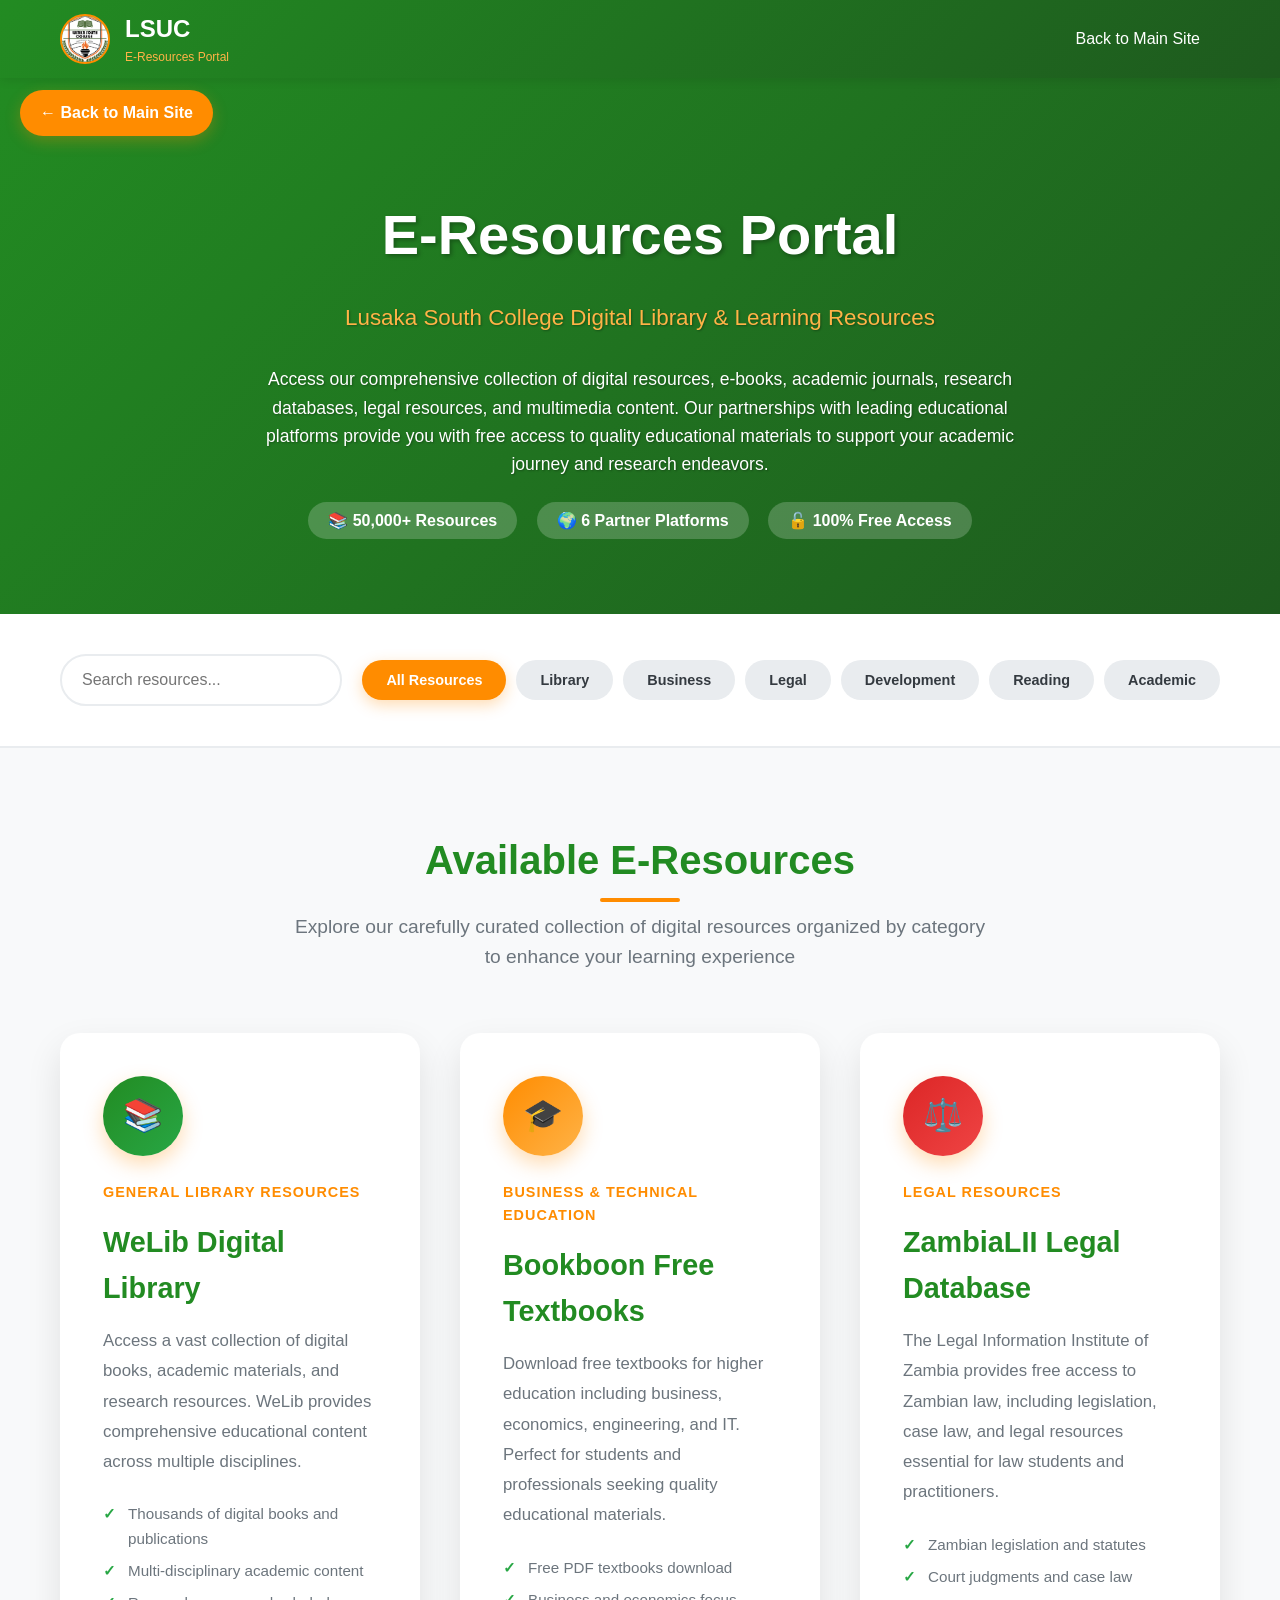
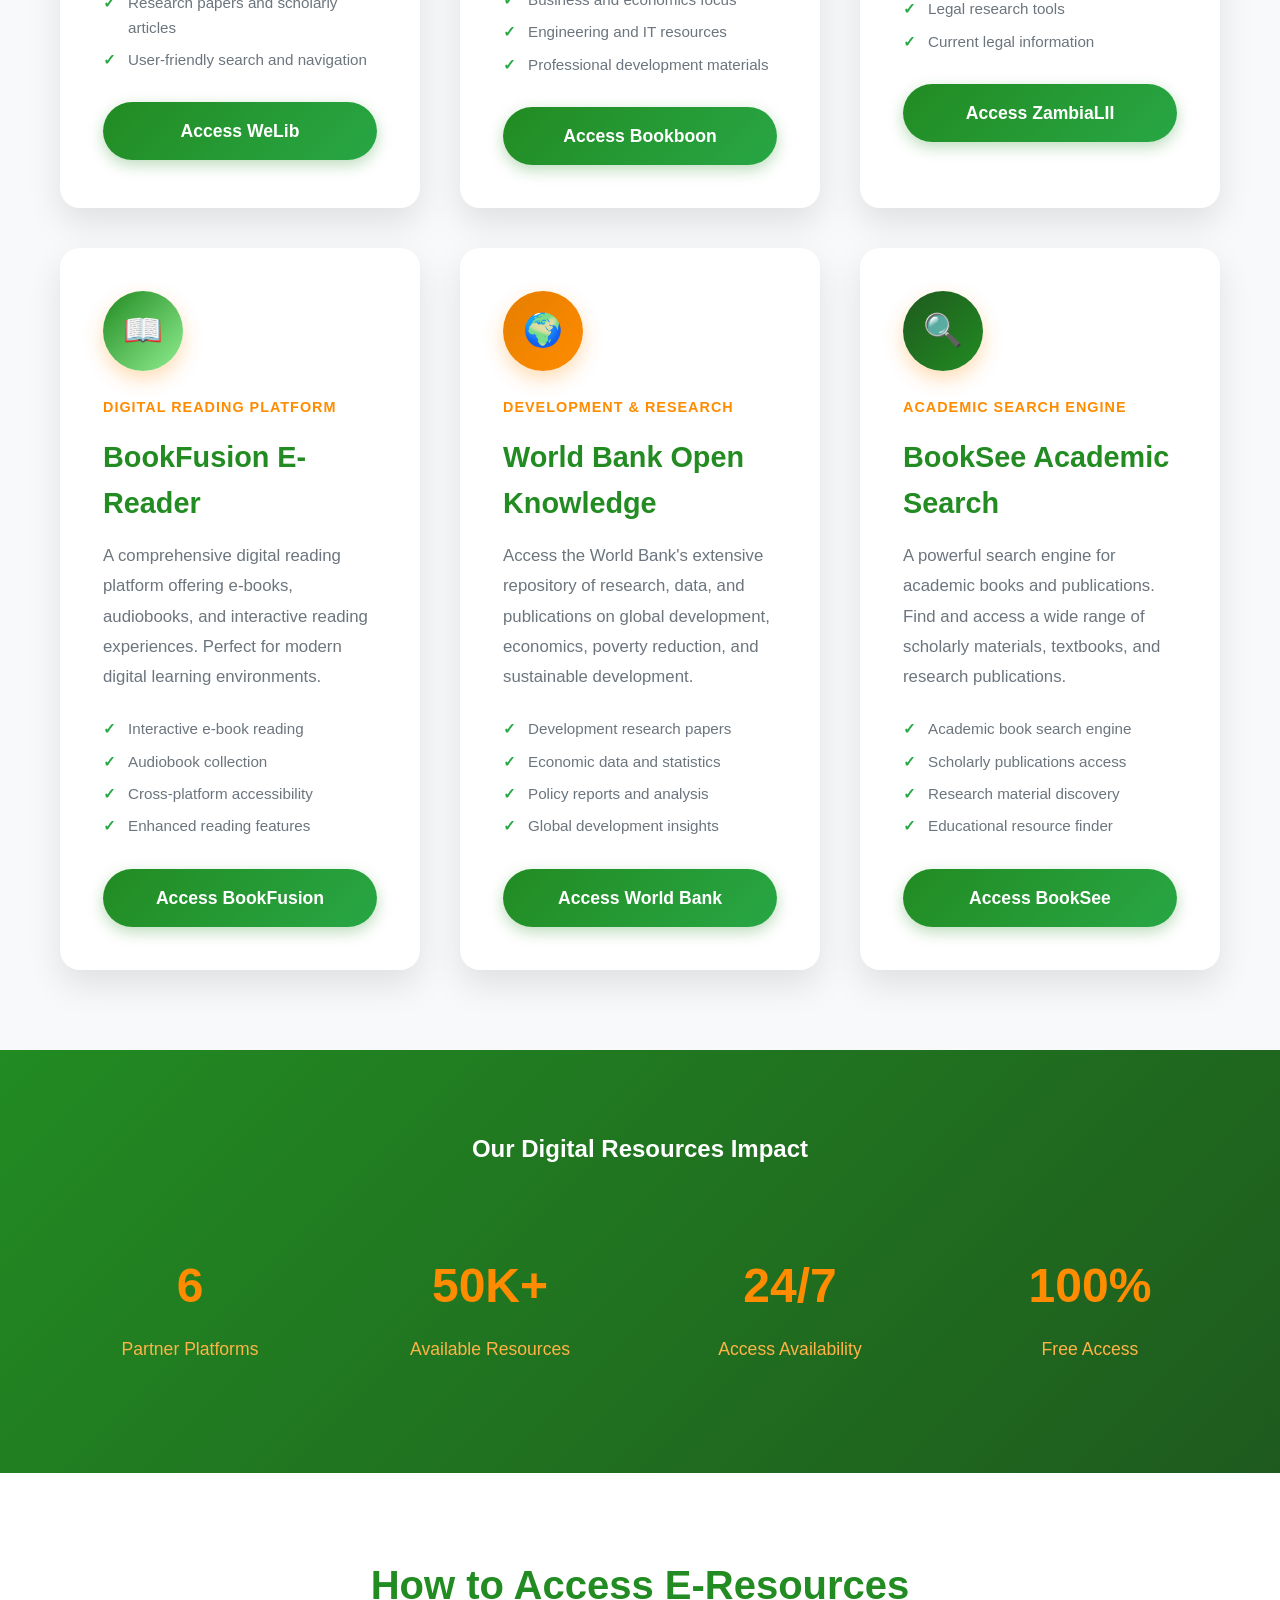
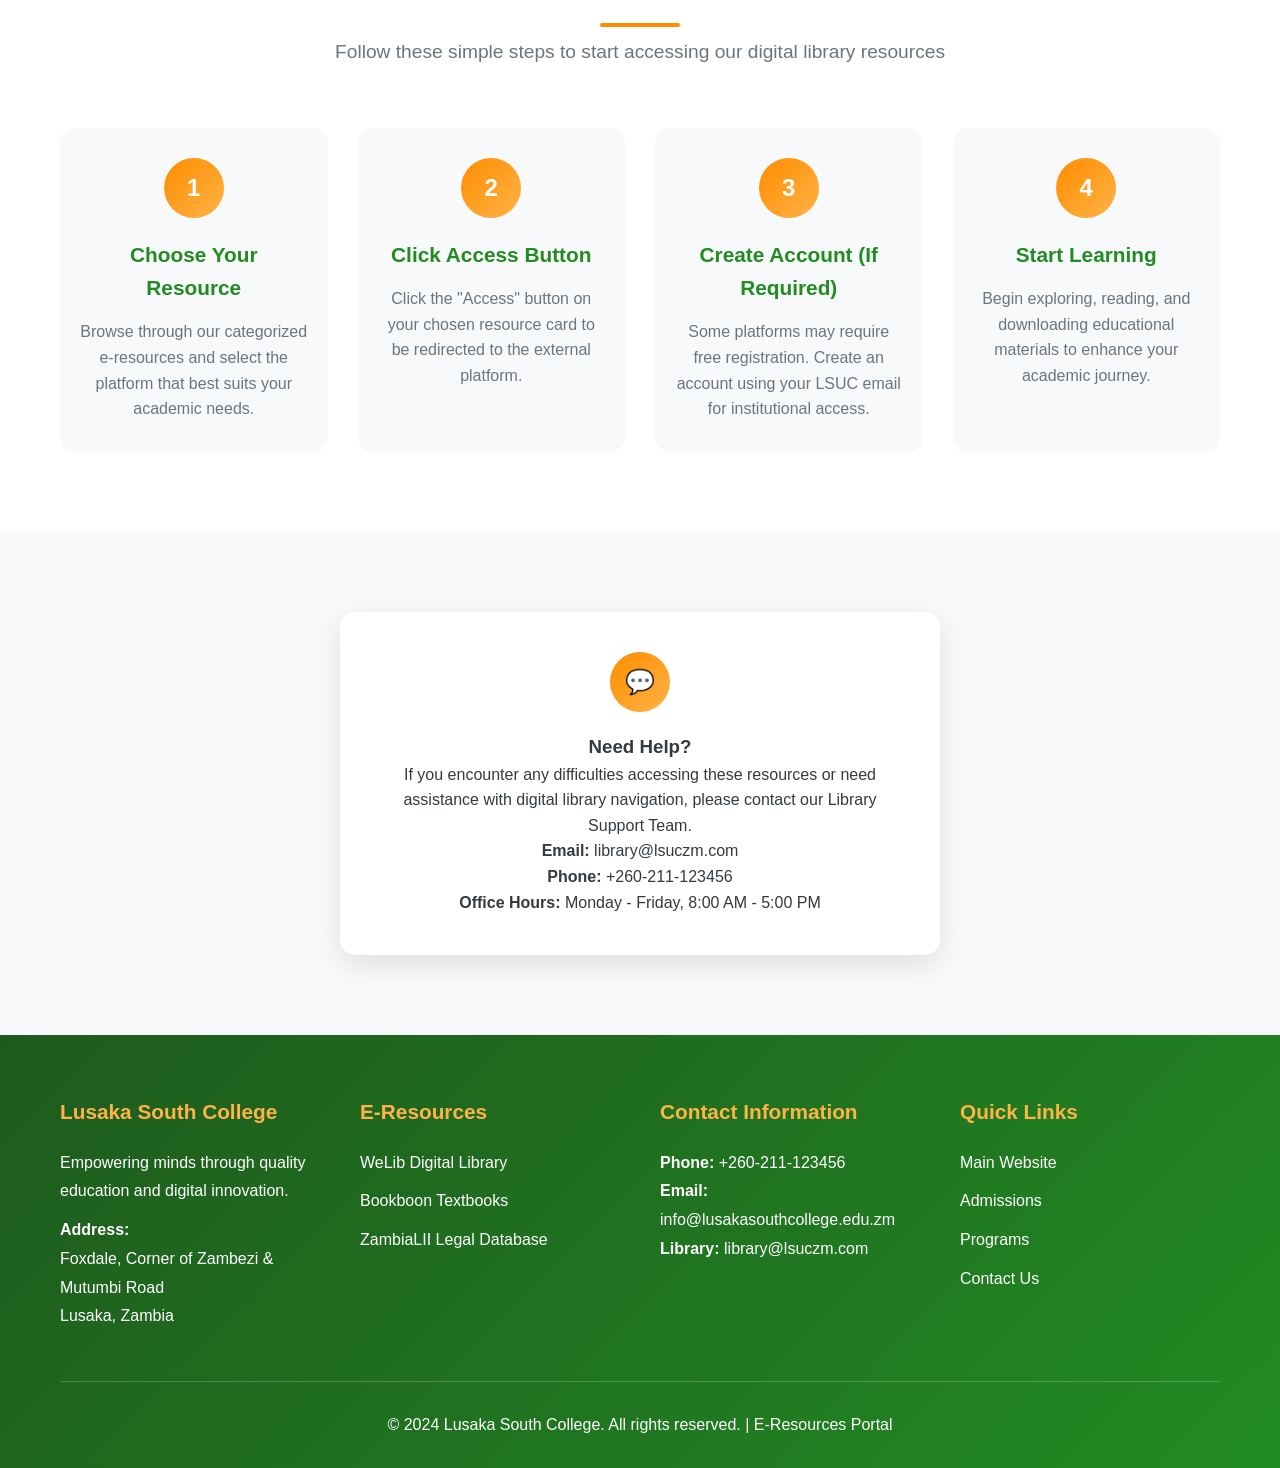
==== e-resources.html @ ecaf36ae "updated e-library" ====
<!DOCTYPE html>
<html lang="en">
<head>
    <meta charset="UTF-8">
    <meta name="viewport" content="width=device-width, initial-scale=1.0">
    <title>E-Resources - Lusaka South College</title>
    <style>
        * {
            margin: 0;
            padding: 0;
            box-sizing: border-box;
        }

        :root {
            --primary-orange: #FF8C00;
            --primary-green: #228B22;
            --primary-white: #ffffff;
            --dark-orange: #e67e00;
            --dark-green: #1e5a1e;
            --light-orange: #ffb347;
            --light-green: #90ee90;
            --accent-orange: #fd7e14;
            --success-green: #28a745;
            --gray-100: #f8f9fa;
            --gray-200: #e9ecef;
            --gray-600: #6c757d;
            --gray-800: #343a40;
        }

        body {
            font-family: 'Segoe UI', Tahoma, Geneva, Verdana, sans-serif;
            line-height: 1.6;
            color: var(--gray-800);
            background-color: var(--primary-white);
        }

        /* Navigation */
        .navbar {
            background: linear-gradient(135deg, var(--primary-green) 0%, var(--dark-green) 100%);
            padding: 0;
            box-shadow: 0 2px 10px rgba(0,0,0,0.1);
            position: fixed;
            width: 100%;
            top: 0;
            z-index: 1000;
        }

        .nav-container {
            max-width: 1200px;
            margin: 0 auto;
            display: flex;
            align-items: center;
            justify-content: space-between;
            padding: 0 20px;
        }

        .logo-section {
            display: flex;
            align-items: center;
            padding: 10px 0;
        }

        .logo {
            width: 50px;
            height: 50px;
            margin-right: 15px;
            border-radius: 50%;
            overflow: hidden;
            display: flex;
            align-items: center;
            justify-content: center;
            border: 2px solid var(--primary-orange);
        }
        
        .logo img {
            width: 100%;
            height: 100%;
            object-fit: cover;
            object-position: center;
        }

        .logo-text {
            color: white;
        }

        .logo-text h2 {
            font-size: 24px;
            font-weight: 700;
        }

        .logo-text p {
            font-size: 12px;
            color: var(--light-orange);
        }

        .nav-menu {
            list-style: none;
            display: flex;
            margin-left: auto;
        }

        .nav-link {
            color: white;
            text-decoration: none;
            padding: 20px 20px;
            display: block;
            transition: all 0.3s ease;
            font-weight: 500;
        }

        .nav-link:hover {
            background-color: var(--primary-orange);
            transform: translateY(-2px);
        }

        /* Header Section */
        .header-section {
            background: linear-gradient(135deg, var(--primary-green) 0%, var(--dark-green) 100%);
            color: white;
            padding: 120px 0 80px;
            text-align: center;
            margin-top: 70px;
        }

        .header-content h1 {
            font-size: 3.5rem;
            margin-bottom: 20px;
            font-weight: 700;
            text-shadow: 2px 2px 4px rgba(0,0,0,0.3);
        }

        .header-content .subtitle {
            font-size: 1.4rem;
            color: var(--light-orange);
            margin-bottom: 30px;
            text-shadow: 1px 1px 2px rgba(0,0,0,0.3);
        }

        .header-content p {
            font-size: 1.1rem;
            max-width: 800px;
            margin: 0 auto;
            text-shadow: 1px 1px 2px rgba(0,0,0,0.3);
        }

        /* Container */
        .container {
            max-width: 1200px;
            margin: 0 auto;
            padding: 0 20px;
        }

        /* Main Content */
        .main-content {
            padding: 80px 0;
            background: var(--gray-100);
        }

        .section-title {
            text-align: center;
            margin-bottom: 60px;
        }

        .section-title h2 {
            font-size: 2.5rem;
            color: var(--primary-green);
            margin-bottom: 20px;
            position: relative;
            display: inline-block;
        }

        .section-title h2::after {
            content: '';
            position: absolute;
            bottom: -10px;
            left: 50%;
            transform: translateX(-50%);
            width: 80px;
            height: 4px;
            background: var(--primary-orange);
            border-radius: 2px;
        }

        .section-title p {
            font-size: 1.2rem;
            color: var(--gray-600);
            max-width: 700px;
            margin: 0 auto;
        }

        /* Resources Grid */
        .resources-grid {
            display: grid;
            grid-template-columns: repeat(auto-fit, minmax(350px, 1fr));
            gap: 40px;
            margin-top: 50px;
        }

        .resource-card {
            background: var(--primary-white);
            border-radius: 20px;
            padding: 40px;
            box-shadow: 0 15px 35px rgba(0,0,0,0.1);
            transition: all 0.3s ease;
            border: 3px solid transparent;
            position: relative;
            overflow: hidden;
        }

        .resource-card::before {
            content: '';
            position: absolute;
            top: 0;
            left: 0;
            right: 0;
            height: 5px;
            background: linear-gradient(135deg, var(--primary-blue), var(--accent-blue));
        }

        .resource-card:hover {
            transform: translateY(-10px);
            box-shadow: 0 25px 50px rgba(0,0,0,0.15);
            border-color: var(--primary-orange);
        }

        .card-icon {
            width: 80px;
            height: 80px;
            background: linear-gradient(135deg, var(--primary-orange), var(--light-orange));
            border-radius: 50%;
            display: flex;
            align-items: center;
            justify-content: center;
            margin-bottom: 25px;
            font-size: 32px;
            color: white;
            box-shadow: 0 8px 20px rgba(255, 140, 0, 0.3);
        }

        .resource-card h3 {
            color: var(--primary-green);
            margin-bottom: 15px;
            font-size: 1.8rem;
            font-weight: 600;
        }

        .resource-card .category {
            color: var(--primary-orange);
            font-size: 0.9rem;
            font-weight: 600;
            text-transform: uppercase;
            letter-spacing: 1px;
            margin-bottom: 15px;
        }

        .resource-card p {
            color: var(--gray-600);
            line-height: 1.8;
            margin-bottom: 25px;
            font-size: 1.05rem;
        }

        .resource-features {
            list-style: none;
            margin-bottom: 30px;
        }

        .resource-features li {
            color: var(--gray-600);
            margin-bottom: 8px;
            position: relative;
            padding-left: 25px;
            font-size: 0.95rem;
        }

        .resource-features li::before {
            content: '✓';
            position: absolute;
            left: 0;
            color: var(--success-green);
            font-weight: bold;
        }

        .access-button {
            background: linear-gradient(135deg, var(--primary-green), var(--success-green));
            color: white;
            padding: 15px 30px;
            border: none;
            border-radius: 50px;
            font-size: 1.1rem;
            font-weight: 600;
            text-decoration: none;
            display: inline-block;
            transition: all 0.3s ease;
            box-shadow: 0 5px 15px rgba(34, 139, 34, 0.3);
            text-align: center;
            width: 100%;
        }

        .access-button:hover {
            transform: translateY(-3px);
            box-shadow: 0 8px 25px rgba(34, 139, 34, 0.4);
            background: linear-gradient(135deg, var(--success-green), var(--primary-green));
        }

        /* Stats Section */
        .stats-section {
            background: linear-gradient(135deg, var(--primary-green) 0%, var(--dark-green) 100%);
            color: white;
            padding: 80px 0;
            text-align: center;
        }

        .stats-grid {
            display: grid;
            grid-template-columns: repeat(auto-fit, minmax(200px, 1fr));
            gap: 40px;
            margin-top: 50px;
        }

        .stat-item {
            padding: 30px 20px;
        }

        .stat-number {
            font-size: 3rem;
            font-weight: 700;
            color: var(--primary-orange);
            margin-bottom: 10px;
        }

        .stat-label {
            font-size: 1.1rem;
            color: var(--light-orange);
        }

        /* How to Access Section */
        .how-to-access {
            padding: 80px 0;
            background: var(--primary-white);
        }

        .steps-grid {
            display: grid;
            grid-template-columns: repeat(auto-fit, minmax(250px, 1fr));
            gap: 30px;
            margin-top: 50px;
        }

        .step-card {
            text-align: center;
            padding: 30px 20px;
            border-radius: 15px;
            background: var(--gray-100);
            transition: all 0.3s ease;
        }

        .step-card:hover {
            background: var(--primary-white);
            box-shadow: 0 10px 30px rgba(0,0,0,0.1);
            transform: translateY(-5px);
        }

        .step-number {
            width: 60px;
            height: 60px;
            background: linear-gradient(135deg, var(--primary-orange), var(--light-orange));
            color: white;
            border-radius: 50%;
            display: flex;
            align-items: center;
            justify-content: center;
            font-size: 1.5rem;
            font-weight: 700;
            margin: 0 auto 20px;
        }

        .step-card h4 {
            color: var(--primary-green);
            margin-bottom: 15px;
            font-size: 1.3rem;
        }

        .step-card p {
            color: var(--gray-600);
            line-height: 1.6;
        }

        /* Footer */
        .footer {
            background: linear-gradient(135deg, var(--dark-green) 0%, var(--primary-green) 100%);
            color: white;
            padding: 60px 0 30px;
        }

        .footer-content {
            display: grid;
            grid-template-columns: repeat(auto-fit, minmax(250px, 1fr));
            gap: 40px;
            margin-bottom: 40px;
        }

        .footer-section h3 {
            color: var(--light-orange);
            margin-bottom: 20px;
            font-size: 1.3rem;
        }

        .footer-section p, .footer-section li {
            line-height: 1.8;
            margin-bottom: 10px;
        }

        .footer-section ul {
            list-style: none;
        }

        .footer-section a {
            color: white;
            text-decoration: none;
            transition: color 0.3s ease;
        }

        .footer-section a:hover {
            color: var(--light-orange);
        }

        .footer-bottom {
            text-align: center;
            padding-top: 30px;
            border-top: 1px solid rgba(255,255,255,0.2);
        }

        /* Support Section */
        .support-section {
            background: var(--gray-100);
            padding: 80px 0;
            text-align: center;
        }

        .support-card {
            background: var(--primary-white);
            border-radius: 15px;
            padding: 40px;
            box-shadow: 0 10px 30px rgba(0,0,0,0.1);
            max-width: 600px;
            margin: 0 auto;
        }

        .support-icon {
            width: 60px;
            height: 60px;
            background: linear-gradient(135deg, var(--primary-orange), var(--light-orange));
            border-radius: 50%;
            display: flex;
            align-items: center;
            justify-content: center;
            margin: 0 auto 20px;
            font-size: 24px;
            color: white;
        }

        /* Responsive Design */
        @media (max-width: 768px) {
            .header-content h1 {
                font-size: 2.5rem;
            }

            .header-content .subtitle {
                font-size: 1.2rem;
            }

            .section-title h2 {
                font-size: 2rem;
            }

            .resources-grid {
                grid-template-columns: 1fr;
                gap: 30px;
            }

            .resource-card {
                padding: 30px 25px;
            }

            .stats-grid {
                grid-template-columns: repeat(2, 1fr);
                gap: 30px;
            }

            .stat-number {
                font-size: 2.5rem;
            }

            .steps-grid {
                grid-template-columns: 1fr;
            }

            .nav-menu {
                display: none;
            }
        }

        /* Back to Main Site */
        .back-link {
            position: fixed;
            top: 90px;
            left: 20px;
            background: var(--primary-orange);
            color: white;
            padding: 10px 20px;
            border-radius: 25px;
            text-decoration: none;
            font-weight: 600;
            box-shadow: 0 5px 15px rgba(255, 140, 0, 0.3);
            transition: all 0.3s ease;
            z-index: 999;
        }

        .back-link:hover {
            background: var(--dark-orange);
            transform: translateY(-2px);
            box-shadow: 0 8px 20px rgba(255, 140, 0, 0.4);
        }

        /* Filter Buttons */
        .filter-btn {
            background: var(--gray-200);
            color: var(--gray-800);
            border: none;
            padding: 12px 24px;
            border-radius: 25px;
            font-weight: 600;
            cursor: pointer;
            transition: all 0.3s ease;
            font-size: 0.9rem;
        }

        .filter-btn:hover {
            background: var(--primary-orange);
            color: white;
            transform: translateY(-2px);
        }

        .filter-btn.active {
            background: var(--primary-orange);
            color: white;
            box-shadow: 0 5px 15px rgba(255, 140, 0, 0.3);
        }

        /* Search Input Focus */
        #resourceSearch:focus {
            outline: none;
            border-color: var(--primary-orange);
            box-shadow: 0 0 0 3px rgba(255, 140, 0, 0.1);
        }

        /* Resource Card Categories */
        .resource-card[data-category="library"] .card-icon {
            background: linear-gradient(135deg, var(--primary-green), var(--success-green));
        }

        .resource-card[data-category="business"] .card-icon {
            background: linear-gradient(135deg, var(--primary-orange), var(--light-orange));
        }

        .resource-card[data-category="legal"] .card-icon {
            background: linear-gradient(135deg, #DC2626, #EF4444);
        }

        .resource-card[data-category="development"] .card-icon {
            background: linear-gradient(135deg, var(--dark-orange), var(--primary-orange));
        }

        .resource-card[data-category="reading"] .card-icon {
            background: linear-gradient(135deg, var(--primary-green), var(--light-green));
        }

        .resource-card[data-category="academic"] .card-icon {
            background: linear-gradient(135deg, var(--dark-green), var(--primary-green));
        }

        /* Hidden class for filtering */
        .hidden {
            display: none !important;
        }
    </style>
</head>
<body>
    <!-- Navigation -->
    <nav class="navbar">
        <div class="nav-container">
            <div class="logo-section">
                <div class="logo">
                    <img src="./img/school_logo.jpg" alt="LSUC Logo">
                </div>
                <div class="logo-text">
                    <h2>LSUC</h2>
                    <p>E-Resources Portal</p>
                </div>
            </div>
            <ul class="nav-menu">
                <li><a href="index.html" class="nav-link">Back to Main Site</a></li>
            </ul>
        </div>
    </nav>

    <!-- Back Link -->
    <a href="index.html" class="back-link">← Back to Main Site</a>

    <!-- Header Section -->
    <section class="header-section">
        <div class="container">
            <div class="header-content">
                <h1>E-Resources Portal</h1>
                <p class="subtitle">Lusaka South College Digital Library & Learning Resources</p>
                <p>Access our comprehensive collection of digital resources, e-books, academic journals, research databases, legal resources, and multimedia content. Our partnerships with leading educational platforms provide you with free access to quality educational materials to support your academic journey and research endeavors.</p>
                <div style="margin-top: 30px;">
                    <span style="background: rgba(255,255,255,0.2); padding: 10px 20px; border-radius: 25px; margin-right: 15px; font-weight: 600;">📚 50,000+ Resources</span>
                    <span style="background: rgba(255,255,255,0.2); padding: 10px 20px; border-radius: 25px; margin-right: 15px; font-weight: 600;">🌍 6 Partner Platforms</span>
                    <span style="background: rgba(255,255,255,0.2); padding: 10px 20px; border-radius: 25px; font-weight: 600;">🔓 100% Free Access</span>
                </div>
            </div>
        </div>
    </section>

    <!-- Search and Filter Section -->
    <section style="padding: 40px 0; background: var(--primary-white); border-bottom: 2px solid var(--gray-200);">
        <div class="container">
            <div style="display: flex; justify-content: center; align-items: center; gap: 20px; flex-wrap: wrap;">
                <div style="flex: 1; max-width: 400px;">
                    <input type="text" id="resourceSearch" placeholder="Search resources..." style="width: 100%; padding: 15px 20px; border: 2px solid var(--gray-200); border-radius: 50px; font-size: 1rem; transition: all 0.3s ease;" onkeyup="filterResources()">
                </div>
                <div style="display: flex; gap: 10px; flex-wrap: wrap;">
                    <button class="filter-btn active" onclick="filterByCategory('all')" data-category="all">All Resources</button>
                    <button class="filter-btn" onclick="filterByCategory('library')" data-category="library">Library</button>
                    <button class="filter-btn" onclick="filterByCategory('business')" data-category="business">Business</button>
                    <button class="filter-btn" onclick="filterByCategory('legal')" data-category="legal">Legal</button>
                    <button class="filter-btn" onclick="filterByCategory('development')" data-category="development">Development</button>
                    <button class="filter-btn" onclick="filterByCategory('reading')" data-category="reading">Reading</button>
                    <button class="filter-btn" onclick="filterByCategory('academic')" data-category="academic">Academic</button>
                </div>
            </div>
        </div>
    </section>

    <!-- Main Content -->
    <section class="main-content">
        <div class="container">
            <div class="section-title">
                <h2>Available E-Resources</h2>
                <p>Explore our carefully curated collection of digital resources organized by category to enhance your learning experience</p>
            </div>

            <div class="resources-grid">
                <!-- WeLib -->
                <div class="resource-card" data-category="library" data-keywords="welib digital library books academic">
                    <div class="card-icon">📚</div>
                    <div class="category">General Library Resources</div>
                    <h3>WeLib Digital Library</h3>
                    <p>Access a vast collection of digital books, academic materials, and research resources. WeLib provides comprehensive educational content across multiple disciplines.</p>
                    <ul class="resource-features">
                        <li>Thousands of digital books and publications</li>
                        <li>Multi-disciplinary academic content</li>
                        <li>Research papers and scholarly articles</li>
                        <li>User-friendly search and navigation</li>
                    </ul>
                    <a href="https://welib.org/" target="_blank" class="access-button">Access WeLib</a>
                </div>

                <!-- Bookboon -->
                <div class="resource-card" data-category="business" data-keywords="bookboon textbooks business economics engineering">
                    <div class="card-icon">🎓</div>
                    <div class="category">Business & Technical Education</div>
                    <h3>Bookboon Free Textbooks</h3>
                    <p>Download free textbooks for higher education including business, economics, engineering, and IT. Perfect for students and professionals seeking quality educational materials.</p>
                    <ul class="resource-features">
                        <li>Free PDF textbooks download</li>
                        <li>Business and economics focus</li>
                        <li>Engineering and IT resources</li>
                        <li>Professional development materials</li>
                    </ul>
                    <a href="https://bookboon.com/" target="_blank" class="access-button">Access Bookboon</a>
                </div>

                <!-- ZambiaLII -->
                <div class="resource-card" data-category="legal" data-keywords="zambialii law legal legislation court judgments">
                    <div class="card-icon">⚖️</div>
                    <div class="category">Legal Resources</div>
                    <h3>ZambiaLII Legal Database</h3>
                    <p>The Legal Information Institute of Zambia provides free access to Zambian law, including legislation, case law, and legal resources essential for law students and practitioners.</p>
                    <ul class="resource-features">
                        <li>Zambian legislation and statutes</li>
                        <li>Court judgments and case law</li>
                        <li>Legal research tools</li>
                        <li>Current legal information</li>
                    </ul>
                    <a href="https://zambialii.org/" target="_blank" class="access-button">Access ZambiaLII</a>
                </div>

                <!-- BookFusion -->
                <div class="resource-card" data-category="reading" data-keywords="bookfusion ebooks audiobooks digital reading">
                    <div class="card-icon">📖</div>
                    <div class="category">Digital Reading Platform</div>
                    <h3>BookFusion E-Reader</h3>
                    <p>A comprehensive digital reading platform offering e-books, audiobooks, and interactive reading experiences. Perfect for modern digital learning environments.</p>
                    <ul class="resource-features">
                        <li>Interactive e-book reading</li>
                        <li>Audiobook collection</li>
                        <li>Cross-platform accessibility</li>
                        <li>Enhanced reading features</li>
                    </ul>
                    <a href="https://www.bookfusion.com" target="_blank" class="access-button">Access BookFusion</a>
                </div>

                <!-- World Bank Open Knowledge -->
                <div class="resource-card" data-category="development" data-keywords="world bank development economics poverty research">
                    <div class="card-icon">🌍</div>
                    <div class="category">Development & Research</div>
                    <h3>World Bank Open Knowledge</h3>
                    <p>Access the World Bank's extensive repository of research, data, and publications on global development, economics, poverty reduction, and sustainable development.</p>
                    <ul class="resource-features">
                        <li>Development research papers</li>
                        <li>Economic data and statistics</li>
                        <li>Policy reports and analysis</li>
                        <li>Global development insights</li>
                    </ul>
                    <a href="https://openknowledge.worldbank.org/home" target="_blank" class="access-button">Access World Bank</a>
                </div>

                <!-- BookSee -->
                <div class="resource-card" data-category="academic" data-keywords="booksee academic search scholarly publications">
                    <div class="card-icon">🔍</div>
                    <div class="category">Academic Search Engine</div>
                    <h3>BookSee Academic Search</h3>
                    <p>A powerful search engine for academic books and publications. Find and access a wide range of scholarly materials, textbooks, and research publications.</p>
                    <ul class="resource-features">
                        <li>Academic book search engine</li>
                        <li>Scholarly publications access</li>
                        <li>Research material discovery</li>
                        <li>Educational resource finder</li>
                    </ul>
                    <a href="https://booksee.org/" target="_blank" class="access-button">Access BookSee</a>
                </div>
            </div>
        </div>
    </section>

    <!-- Statistics Section -->
    <section class="stats-section">
        <div class="container">
            <h2>Our Digital Resources Impact</h2>
            <div class="stats-grid">
                <div class="stat-item">
                    <div class="stat-number">6</div>
                    <div class="stat-label">Partner Platforms</div>
                </div>
                <div class="stat-item">
                    <div class="stat-number">50K+</div>
                    <div class="stat-label">Available Resources</div>
                </div>
                <div class="stat-item">
                    <div class="stat-number">24/7</div>
                    <div class="stat-label">Access Availability</div>
                </div>
                <div class="stat-item">
                    <div class="stat-number">100%</div>
                    <div class="stat-label">Free Access</div>
                </div>
            </div>
        </div>
    </section>

    <!-- How to Access Section -->
    <section class="how-to-access">
        <div class="container">
            <div class="section-title">
                <h2>How to Access E-Resources</h2>
                <p>Follow these simple steps to start accessing our digital library resources</p>
            </div>

            <div class="steps-grid">
                <div class="step-card">
                    <div class="step-number">1</div>
                    <h4>Choose Your Resource</h4>
                    <p>Browse through our categorized e-resources and select the platform that best suits your academic needs.</p>
                </div>
                <div class="step-card">
                    <div class="step-number">2</div>
                    <h4>Click Access Button</h4>
                    <p>Click the "Access" button on your chosen resource card to be redirected to the external platform.</p>
                </div>
                <div class="step-card">
                    <div class="step-number">3</div>
                    <h4>Create Account (If Required)</h4>
                    <p>Some platforms may require free registration. Create an account using your LSUC email for institutional access.</p>
                </div>
                <div class="step-card">
                    <div class="step-number">4</div>
                    <h4>Start Learning</h4>
                    <p>Begin exploring, reading, and downloading educational materials to enhance your academic journey.</p>
                </div>
            </div>
        </div>
    </section>

    <!-- Support Section -->
    <section class="support-section">
        <div class="container">
            <div class="support-card">
                <div class="support-icon">💬</div>
                <h3>Need Help?</h3>
                <p>If you encounter any difficulties accessing these resources or need assistance with digital library navigation, please contact our Library Support Team.</p>
                <p><strong>Email:</strong> library@lsuczm.com<br>
                <strong>Phone:</strong> +260-211-123456<br>
                <strong>Office Hours:</strong> Monday - Friday, 8:00 AM - 5:00 PM</p>
            </div>
        </div>
    </section>

    <!-- Footer -->
    <footer class="footer">
        <div class="container">
            <div class="footer-content">
                <div class="footer-section">
                    <h3>Lusaka South College</h3>
                    <p>Empowering minds through quality education and digital innovation.</p>
                    <p><strong>Address:</strong><br>
                    Foxdale, Corner of Zambezi & Mutumbi Road<br>
                    Lusaka, Zambia</p>
                </div>
                <div class="footer-section">
                    <h3>E-Resources</h3>
                    <ul>
                        <li><a href="https://welib.org/" target="_blank">WeLib Digital Library</a></li>
                        <li><a href="https://bookboon.com/" target="_blank">Bookboon Textbooks</a></li>
                        <li><a href="https://zambialii.org/" target="_blank">ZambiaLII Legal Database</a></li>
                    </ul>
                </div>
                <div class="footer-section">
                    <h3>Contact Information</h3>
                    <p><strong>Phone:</strong> +260-211-123456<br>
                    <strong>Email:</strong> info@lusakasouthcollege.edu.zm<br>
                    <strong>Library:</strong> library@lsuczm.com</p>
                </div>
                <div class="footer-section">
                    <h3>Quick Links</h3>
                    <ul>
                        <li><a href="index.html">Main Website</a></li>
                        <li><a href="index.html#admissions">Admissions</a></li>
                        <li><a href="index.html#programs">Programs</a></li>
                        <li><a href="index.html#contact">Contact Us</a></li>
                    </ul>
                </div>
            </div>
            <div class="footer-bottom">
                <p>&copy; 2024 Lusaka South College. All rights reserved. | E-Resources Portal</p>
            </div>
        </div>
    </footer>

    <script>
        // Filter resources by category
        function filterByCategory(category) {
            const cards = document.querySelectorAll('.resource-card');
            const buttons = document.querySelectorAll('.filter-btn');
            
            // Update active button
            buttons.forEach(btn => btn.classList.remove('active'));
            document.querySelector(`[data-category="${category}"]`).classList.add('active');
            
            // Filter cards
            cards.forEach(card => {
                if (category === 'all' || card.dataset.category === category) {
                    card.classList.remove('hidden');
                } else {
                    card.classList.add('hidden');
                }
            });
        }
        
        // Search resources
        function filterResources() {
            const searchTerm = document.getElementById('resourceSearch').value.toLowerCase();
            const cards = document.querySelectorAll('.resource-card');
            
            cards.forEach(card => {
                const title = card.querySelector('h3').textContent.toLowerCase();
                const description = card.querySelector('p').textContent.toLowerCase();
                const keywords = card.dataset.keywords.toLowerCase();
                const category = card.querySelector('.category').textContent.toLowerCase();
                
                if (title.includes(searchTerm) || 
                    description.includes(searchTerm) || 
                    keywords.includes(searchTerm) || 
                    category.includes(searchTerm)) {
                    card.classList.remove('hidden');
                } else {
                    card.classList.add('hidden');
                }
            });
        }
        
        // Add smooth scrolling to access buttons
        document.addEventListener('DOMContentLoaded', function() {
            const accessButtons = document.querySelectorAll('.access-button');
            accessButtons.forEach(button => {
                button.addEventListener('click', function(e) {
                    // Add a subtle animation when clicking access buttons
                    this.style.transform = 'scale(0.95)';
                    setTimeout(() => {
                        this.style.transform = 'translateY(-3px)';
                    }, 150);
                });
            });
        });
        
        // Enhanced search with Enter key support
        document.getElementById('resourceSearch').addEventListener('keypress', function(e) {
            if (e.key === 'Enter') {
                filterResources();
            }
        });
        
        // Clear search when clicking filter buttons
        document.querySelectorAll('.filter-btn').forEach(btn => {
            btn.addEventListener('click', function() {
                document.getElementById('resourceSearch').value = '';
            });
        });
    </script>
</body>
</html>
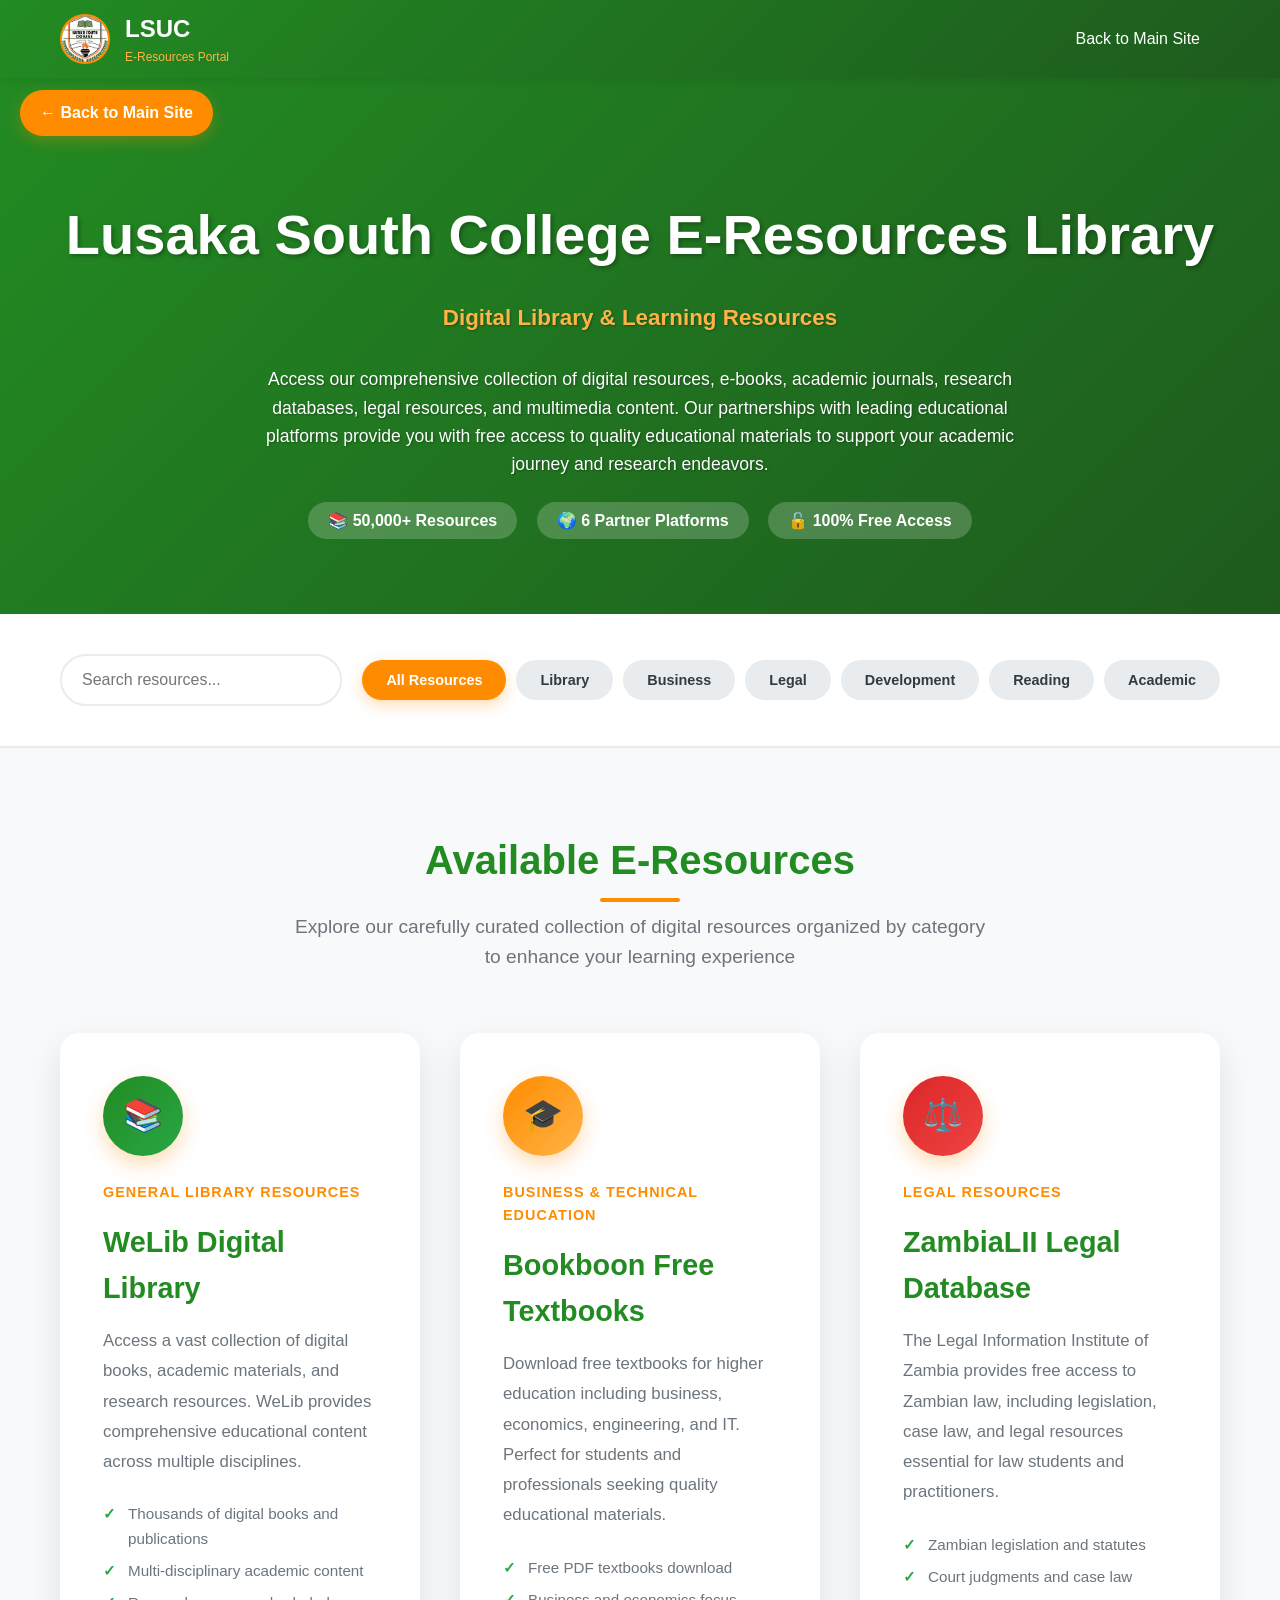
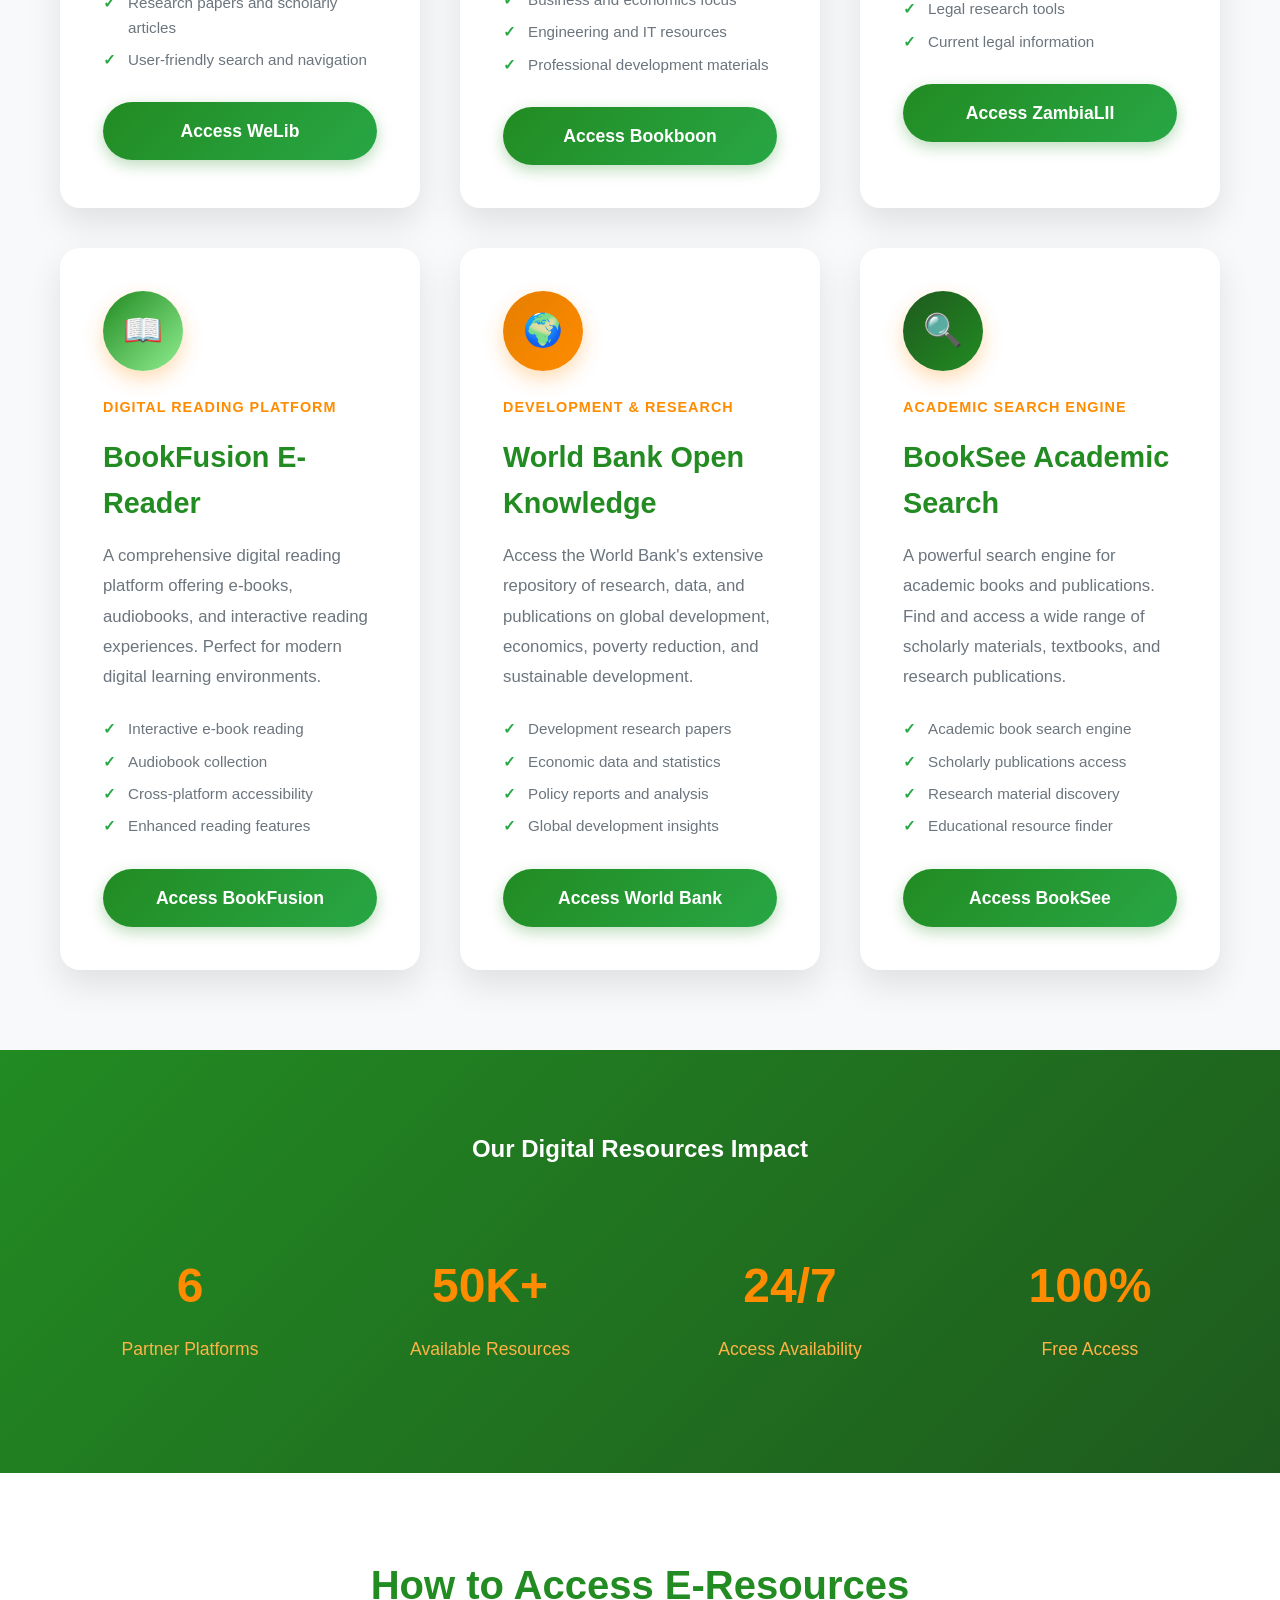
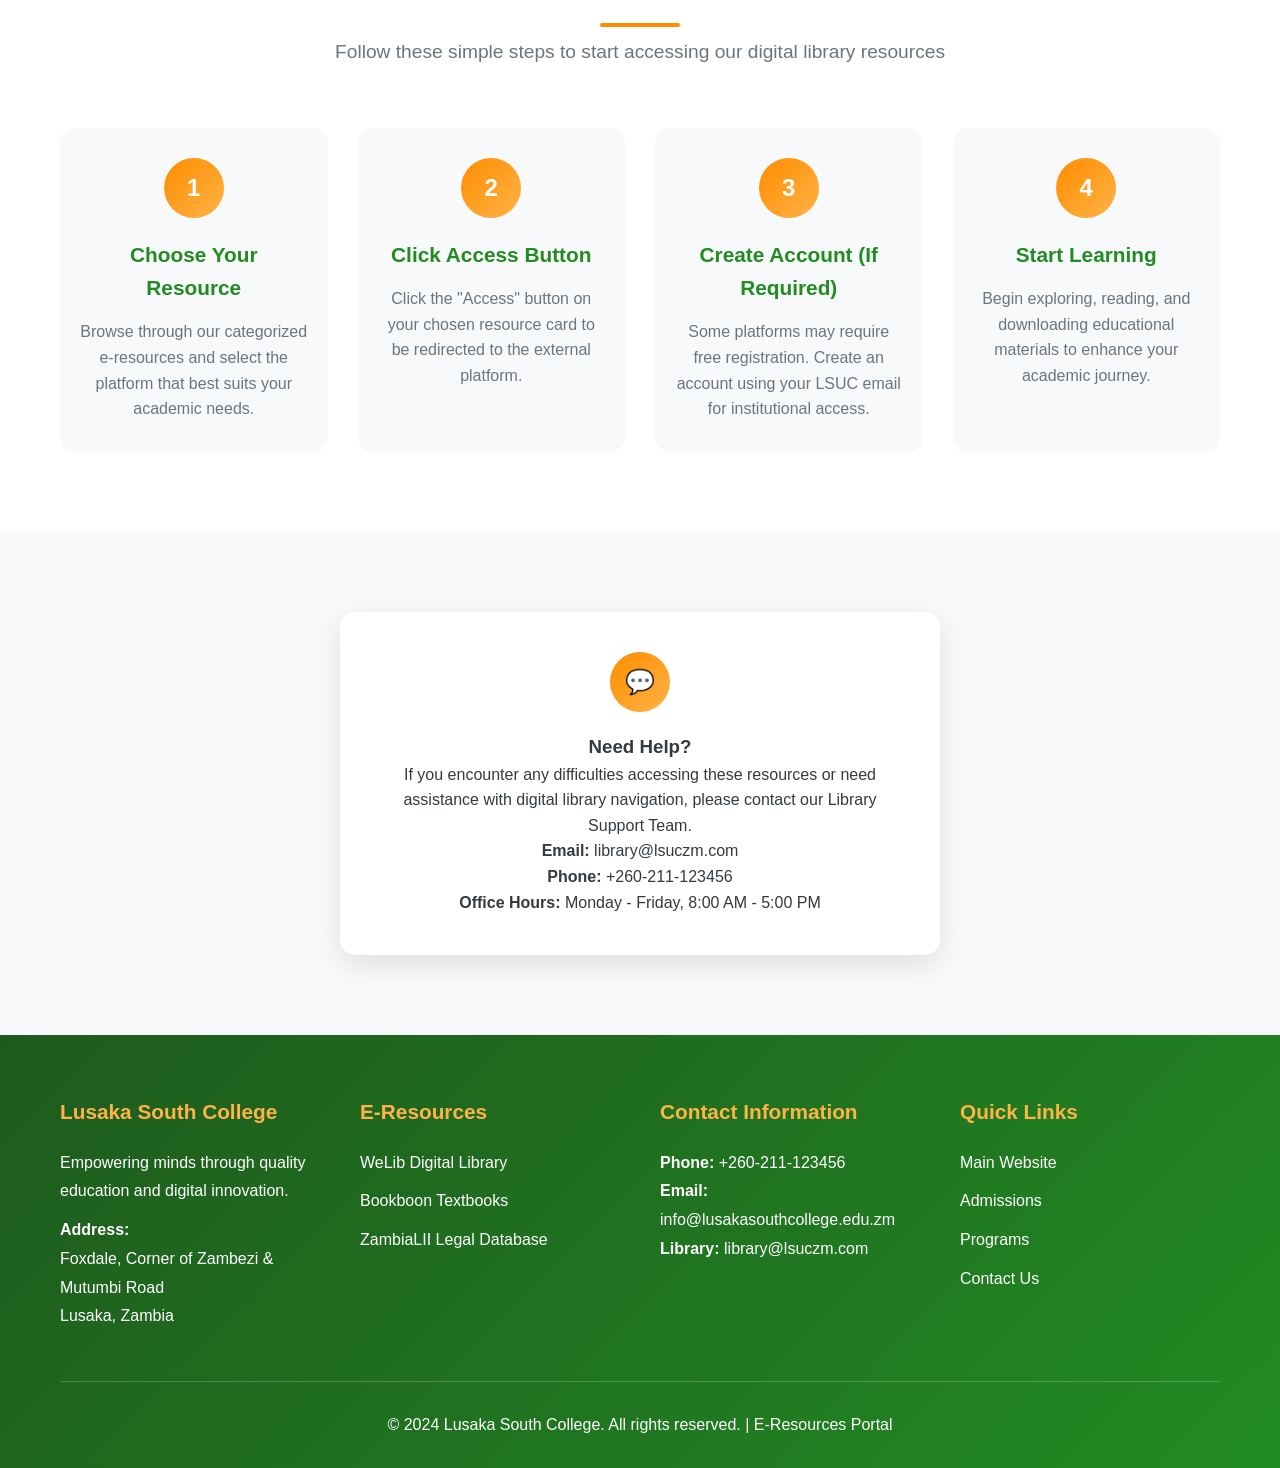
==== commit e955e2a2: "udated e-library" ====
--- a/e-resources.html
+++ b/e-resources.html
@@ -612,8 +612,8 @@
     <section class="header-section">
         <div class="container">
             <div class="header-content">
-                <h1>E-Resources Portal</h1>
-                <p class="subtitle">Lusaka South College Digital Library & Learning Resources</p>
+                <h1> Lusaka South College E-Resources Library</h1>
+                <h2 class="subtitle">Digital Library & Learning Resources</h2>
                 <p>Access our comprehensive collection of digital resources, e-books, academic journals, research databases, legal resources, and multimedia content. Our partnerships with leading educational platforms provide you with free access to quality educational materials to support your academic journey and research endeavors.</p>
                 <div style="margin-top: 30px;">
                     <span style="background: rgba(255,255,255,0.2); padding: 10px 20px; border-radius: 25px; margin-right: 15px; font-weight: 600;">📚 50,000+ Resources</span>
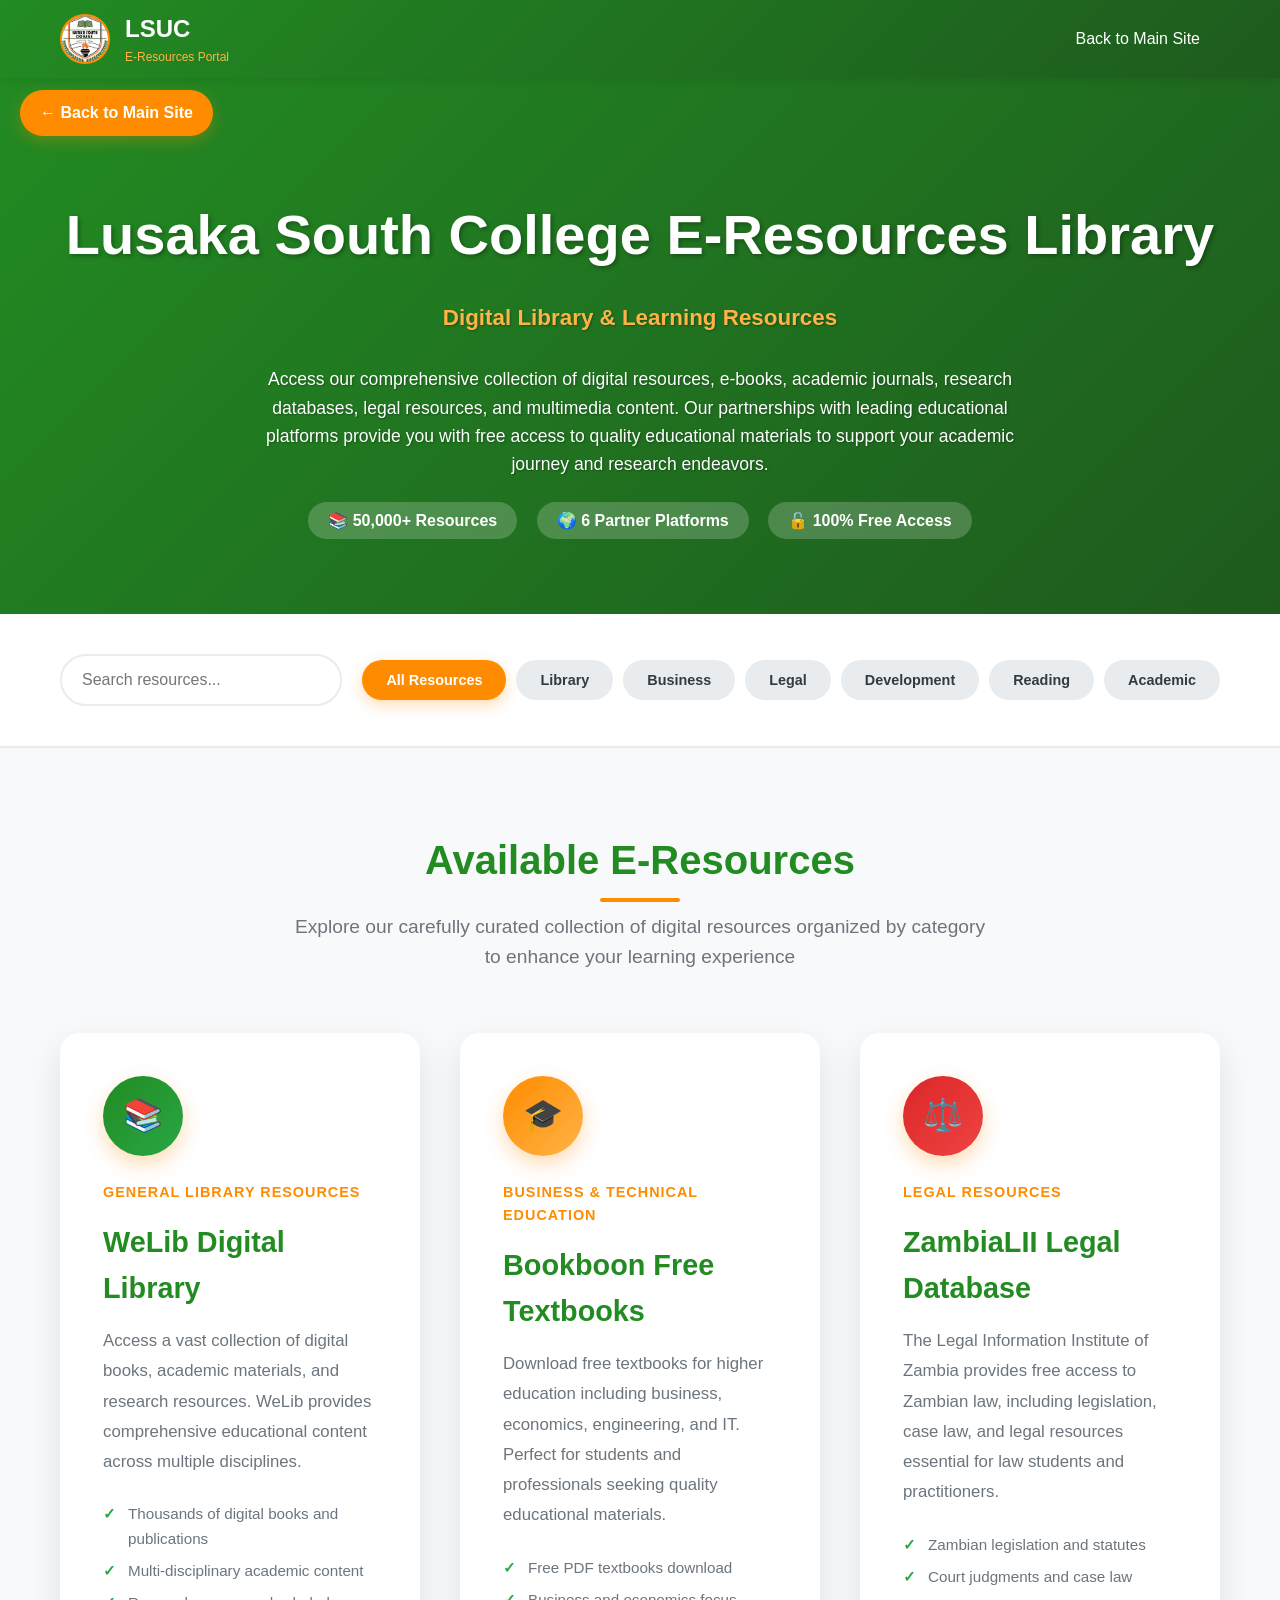
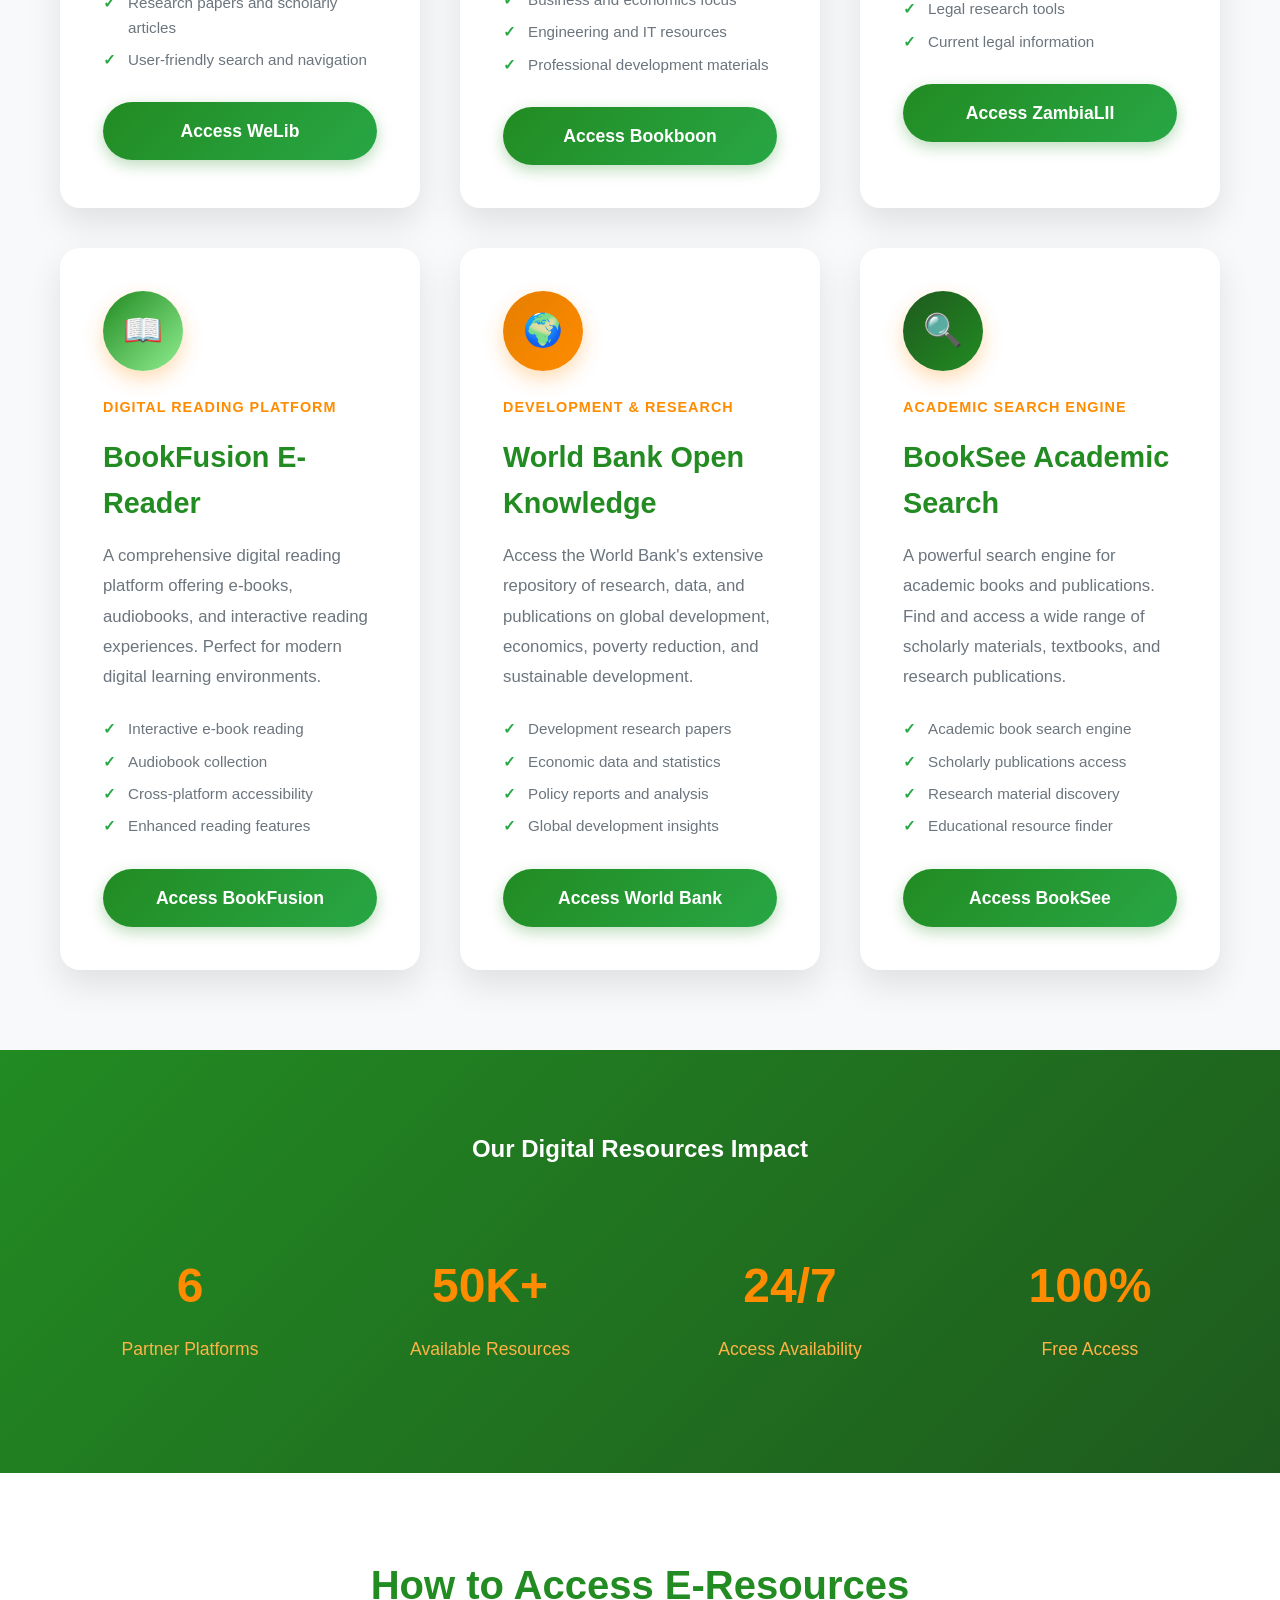
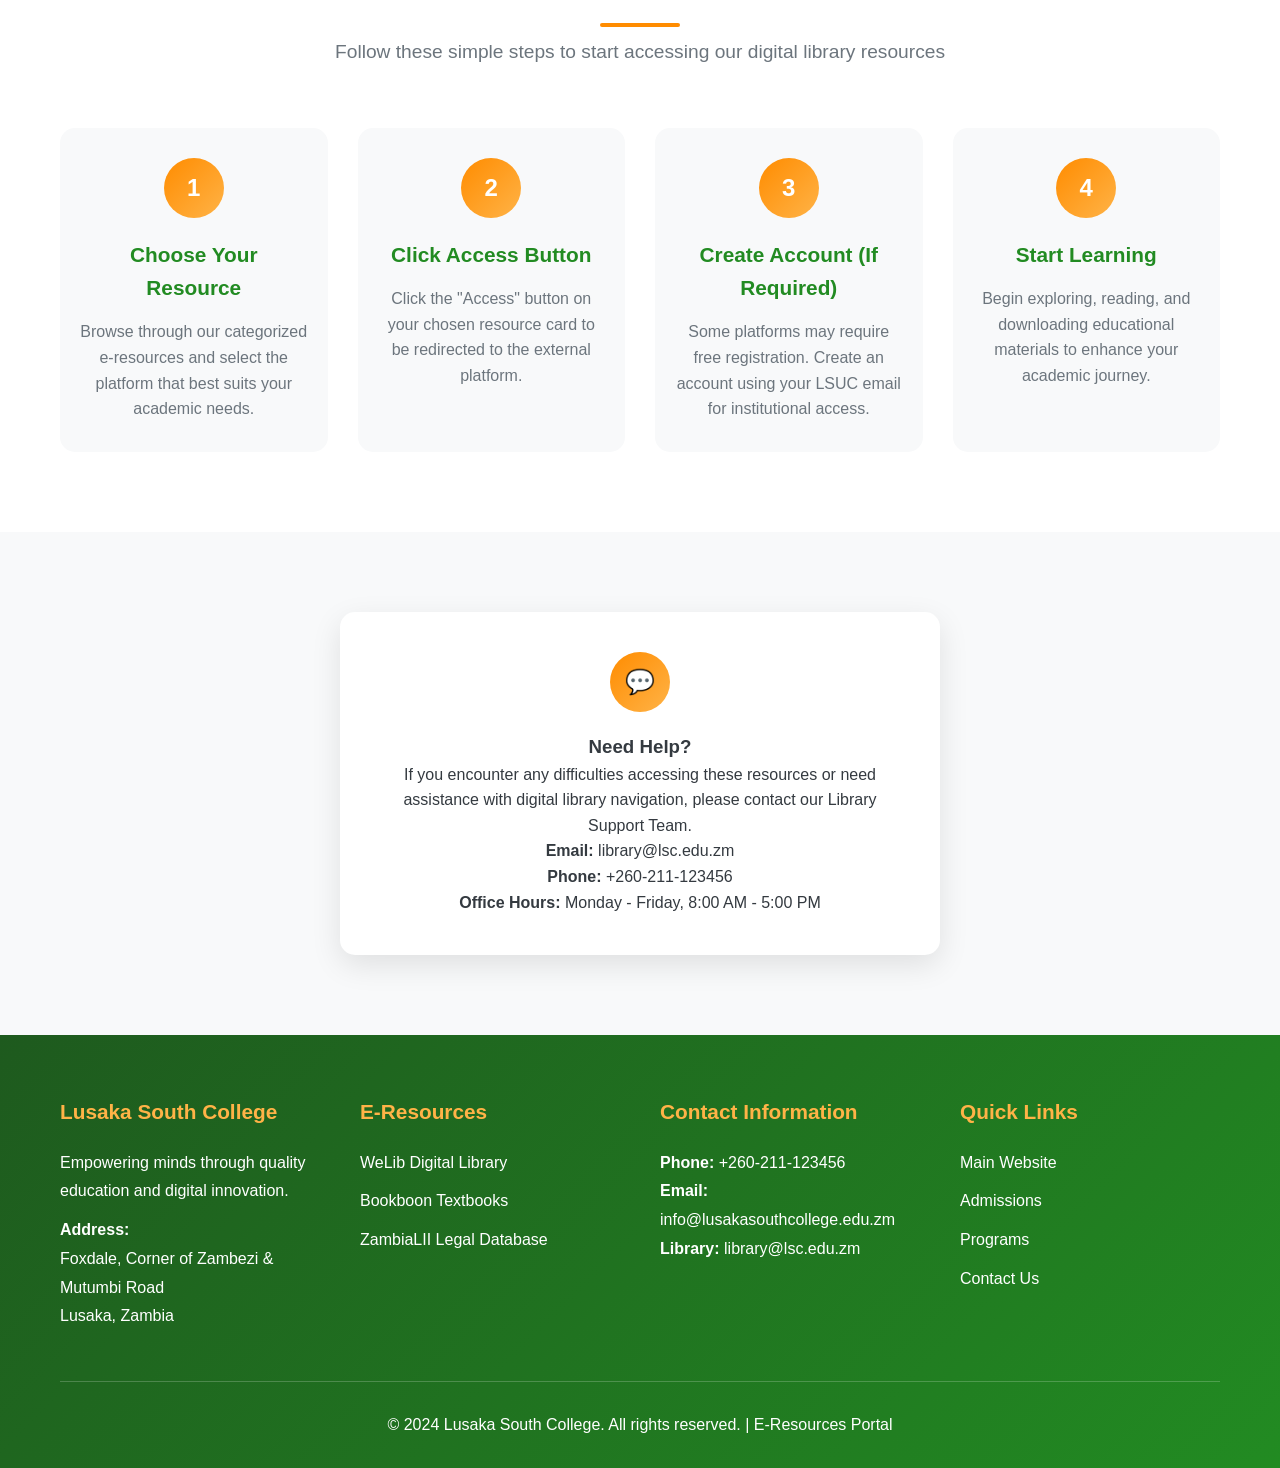
==== commit 1f34ae5f: "Updates page links for moodle and srms" ====
--- a/e-resources.html
+++ b/e-resources.html
@@ -811,7 +811,7 @@
                 <div class="support-icon">💬</div>
                 <h3>Need Help?</h3>
                 <p>If you encounter any difficulties accessing these resources or need assistance with digital library navigation, please contact our Library Support Team.</p>
-                <p><strong>Email:</strong> library@lsuczm.com<br>
+                <p><strong>Email:</strong> library@lsc.edu.zm<br>
                 <strong>Phone:</strong> +260-211-123456<br>
                 <strong>Office Hours:</strong> Monday - Friday, 8:00 AM - 5:00 PM</p>
             </div>
@@ -841,7 +841,7 @@
                     <h3>Contact Information</h3>
                     <p><strong>Phone:</strong> +260-211-123456<br>
                     <strong>Email:</strong> info@lusakasouthcollege.edu.zm<br>
-                    <strong>Library:</strong> library@lsuczm.com</p>
+                    <strong>Library:</strong> library@lsc.edu.zm</p>
                 </div>
                 <div class="footer-section">
                     <h3>Quick Links</h3>
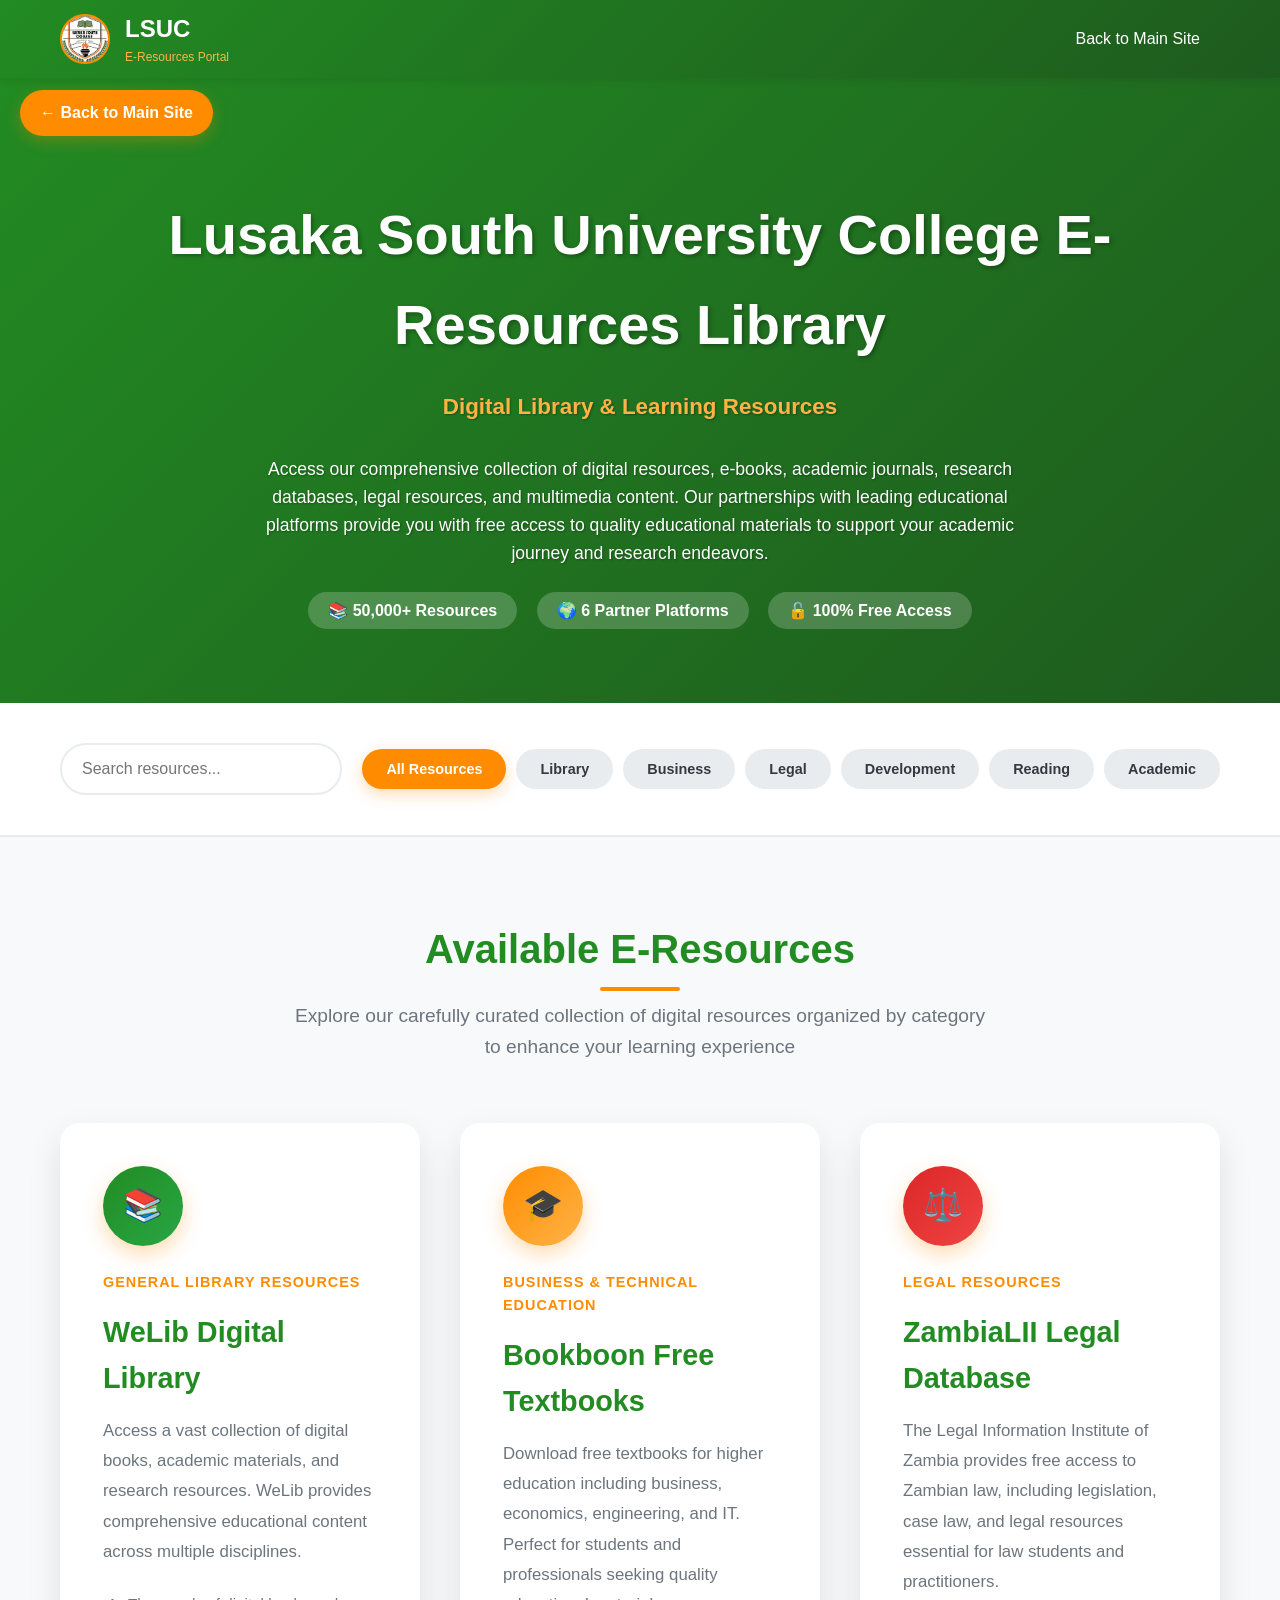
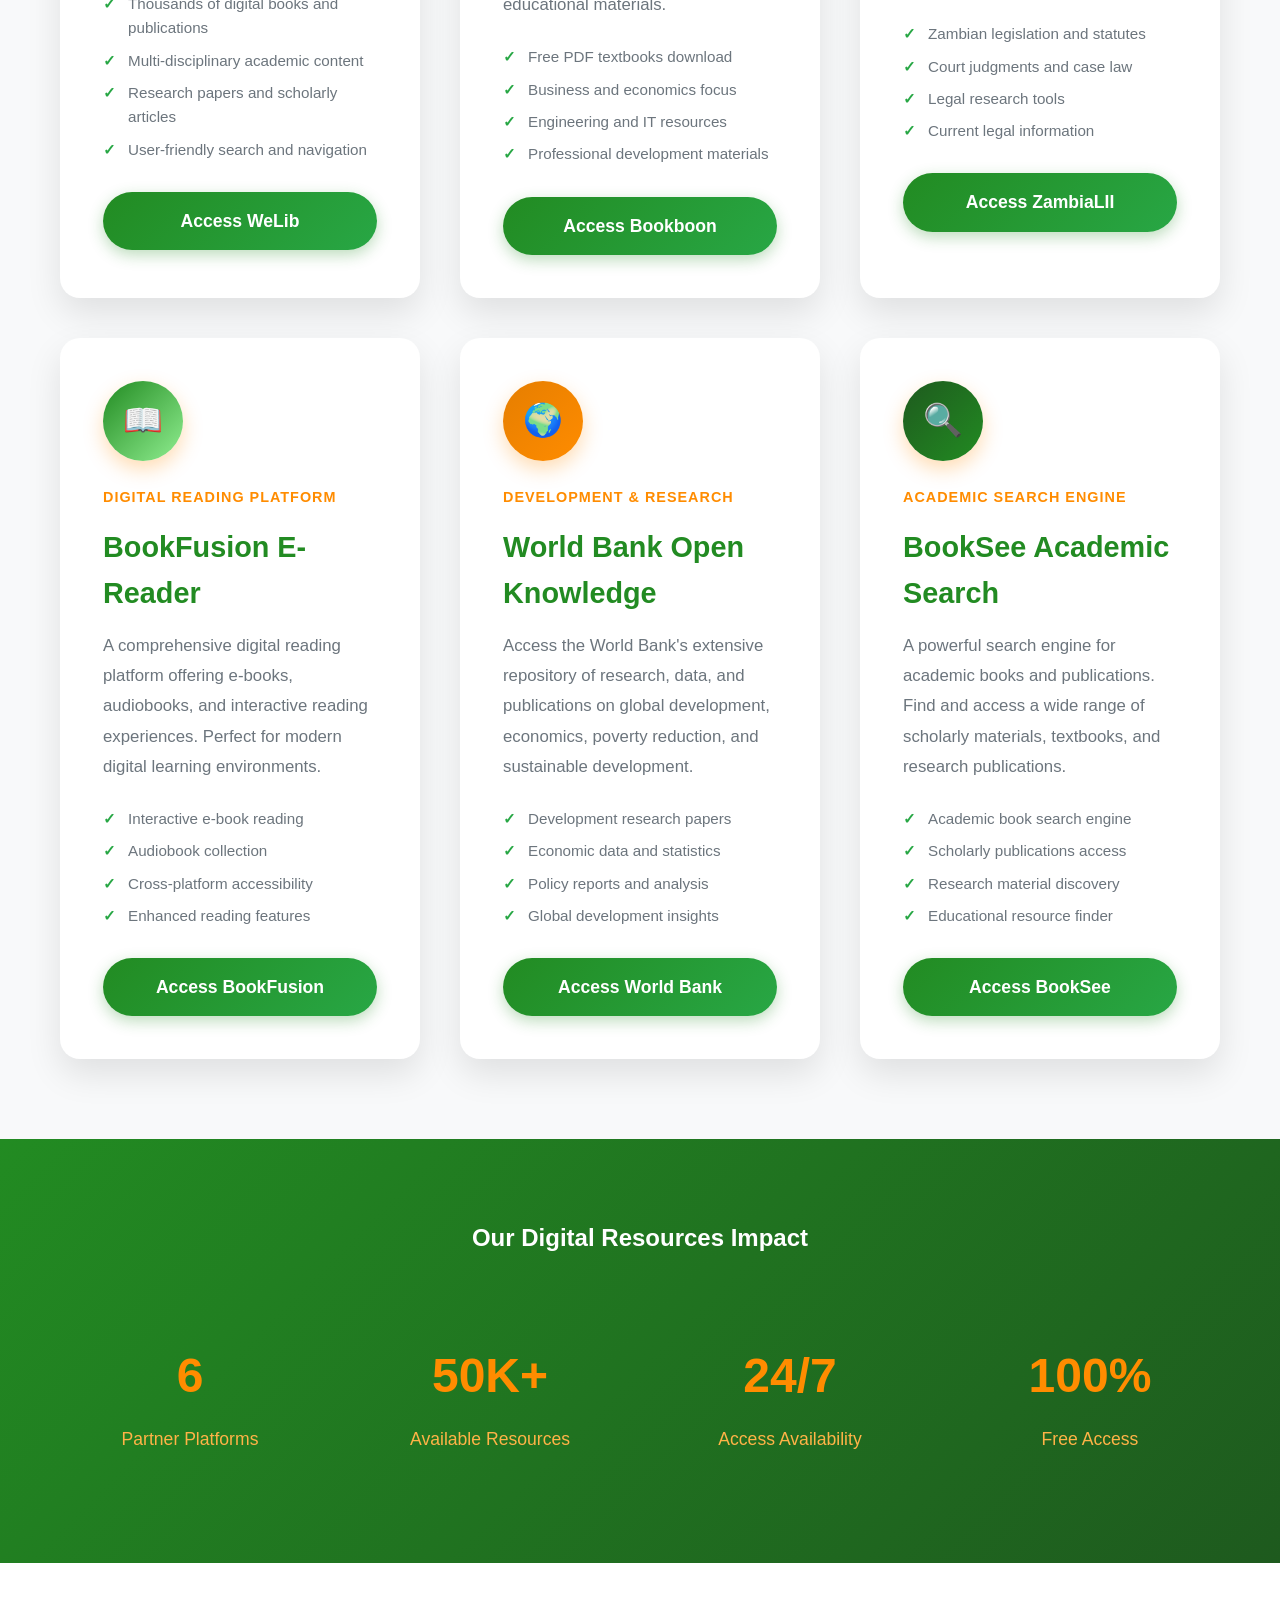
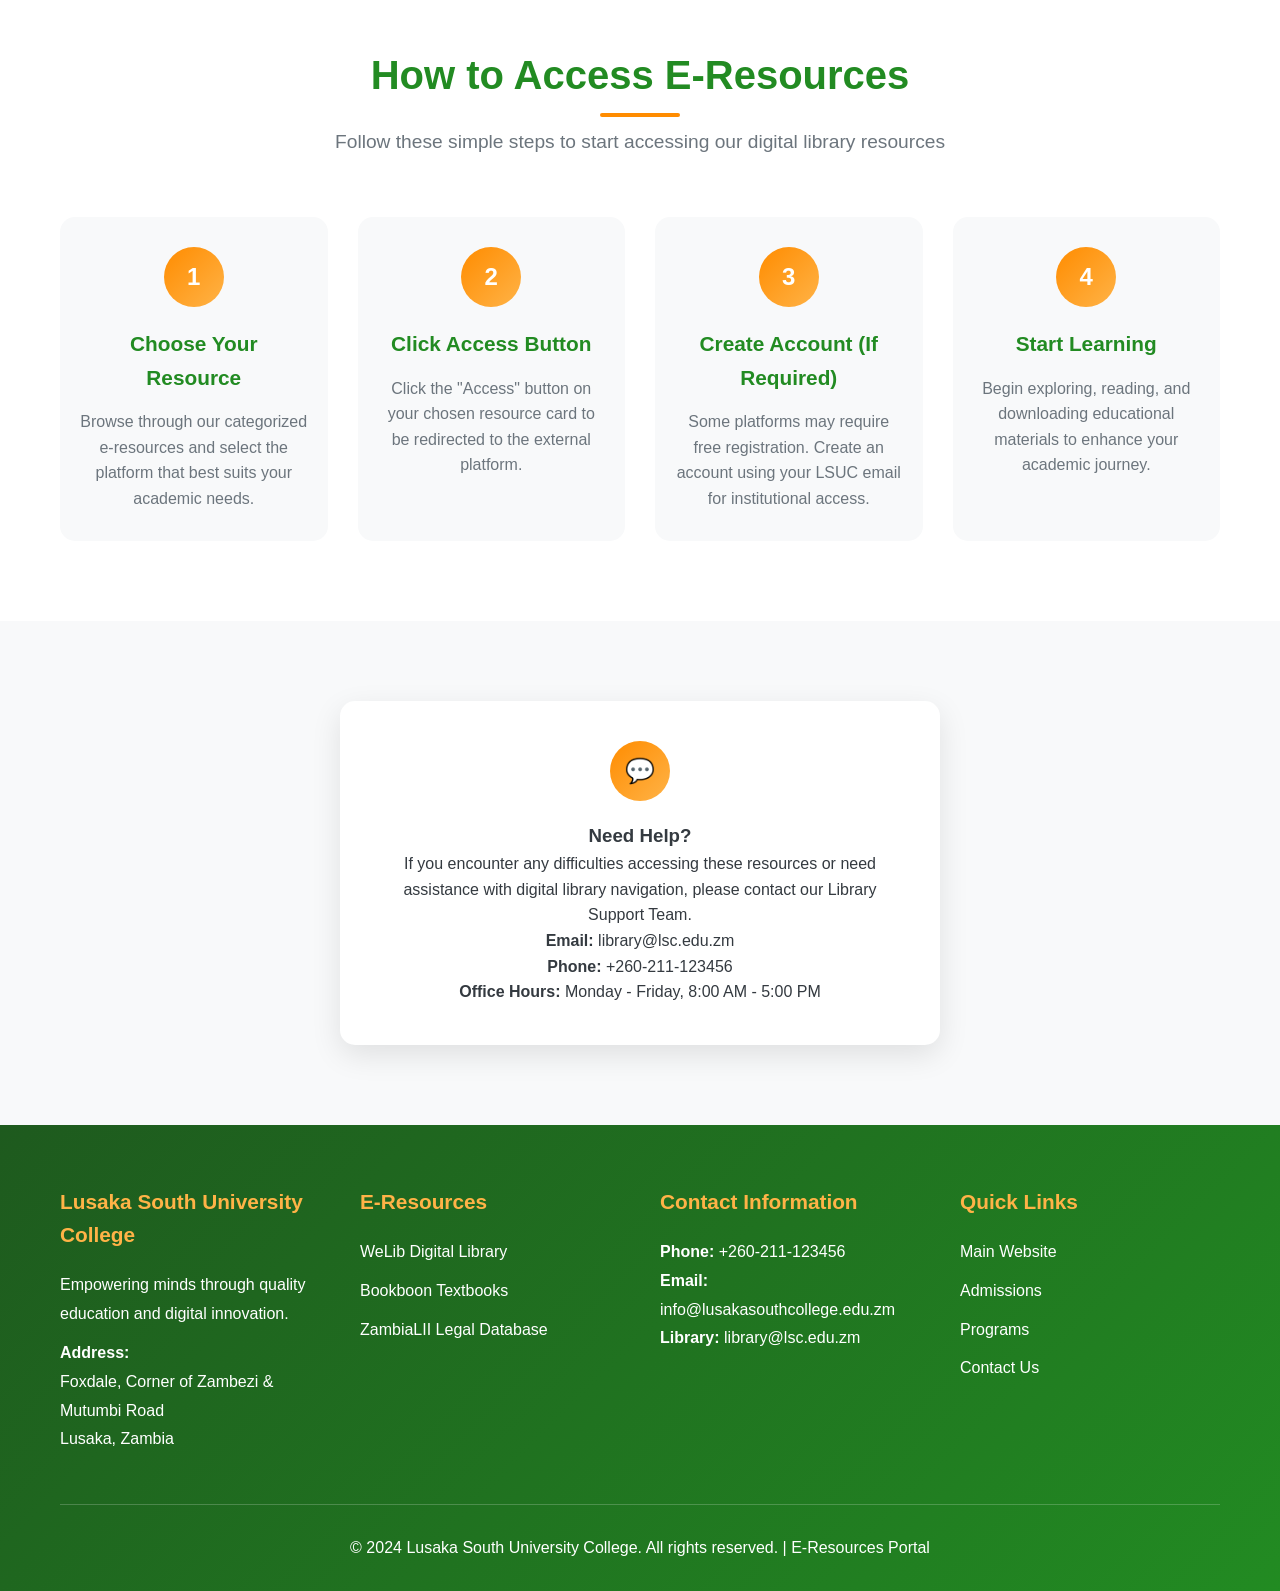
==== commit 2a7605af: "Updated content to University College" ====
--- a/e-resources.html
+++ b/e-resources.html
@@ -3,7 +3,7 @@
 <head>
     <meta charset="UTF-8">
     <meta name="viewport" content="width=device-width, initial-scale=1.0">
-    <title>E-Resources - Lusaka South College</title>
+    <title>E-Resources - Lusaka South University College</title>
     <style>
         * {
             margin: 0;
@@ -612,7 +612,7 @@
     <section class="header-section">
         <div class="container">
             <div class="header-content">
-                <h1> Lusaka South College E-Resources Library</h1>
+                <h1> Lusaka South University College E-Resources Library</h1>
                 <h2 class="subtitle">Digital Library & Learning Resources</h2>
                 <p>Access our comprehensive collection of digital resources, e-books, academic journals, research databases, legal resources, and multimedia content. Our partnerships with leading educational platforms provide you with free access to quality educational materials to support your academic journey and research endeavors.</p>
                 <div style="margin-top: 30px;">
@@ -823,7 +823,7 @@
         <div class="container">
             <div class="footer-content">
                 <div class="footer-section">
-                    <h3>Lusaka South College</h3>
+                    <h3>Lusaka South University College</h3>
                     <p>Empowering minds through quality education and digital innovation.</p>
                     <p><strong>Address:</strong><br>
                     Foxdale, Corner of Zambezi & Mutumbi Road<br>
@@ -854,7 +854,7 @@
                 </div>
             </div>
             <div class="footer-bottom">
-                <p>&copy; 2024 Lusaka South College. All rights reserved. | E-Resources Portal</p>
+                <p>&copy; 2024 Lusaka South University College. All rights reserved. | E-Resources Portal</p>
             </div>
         </div>
     </footer>
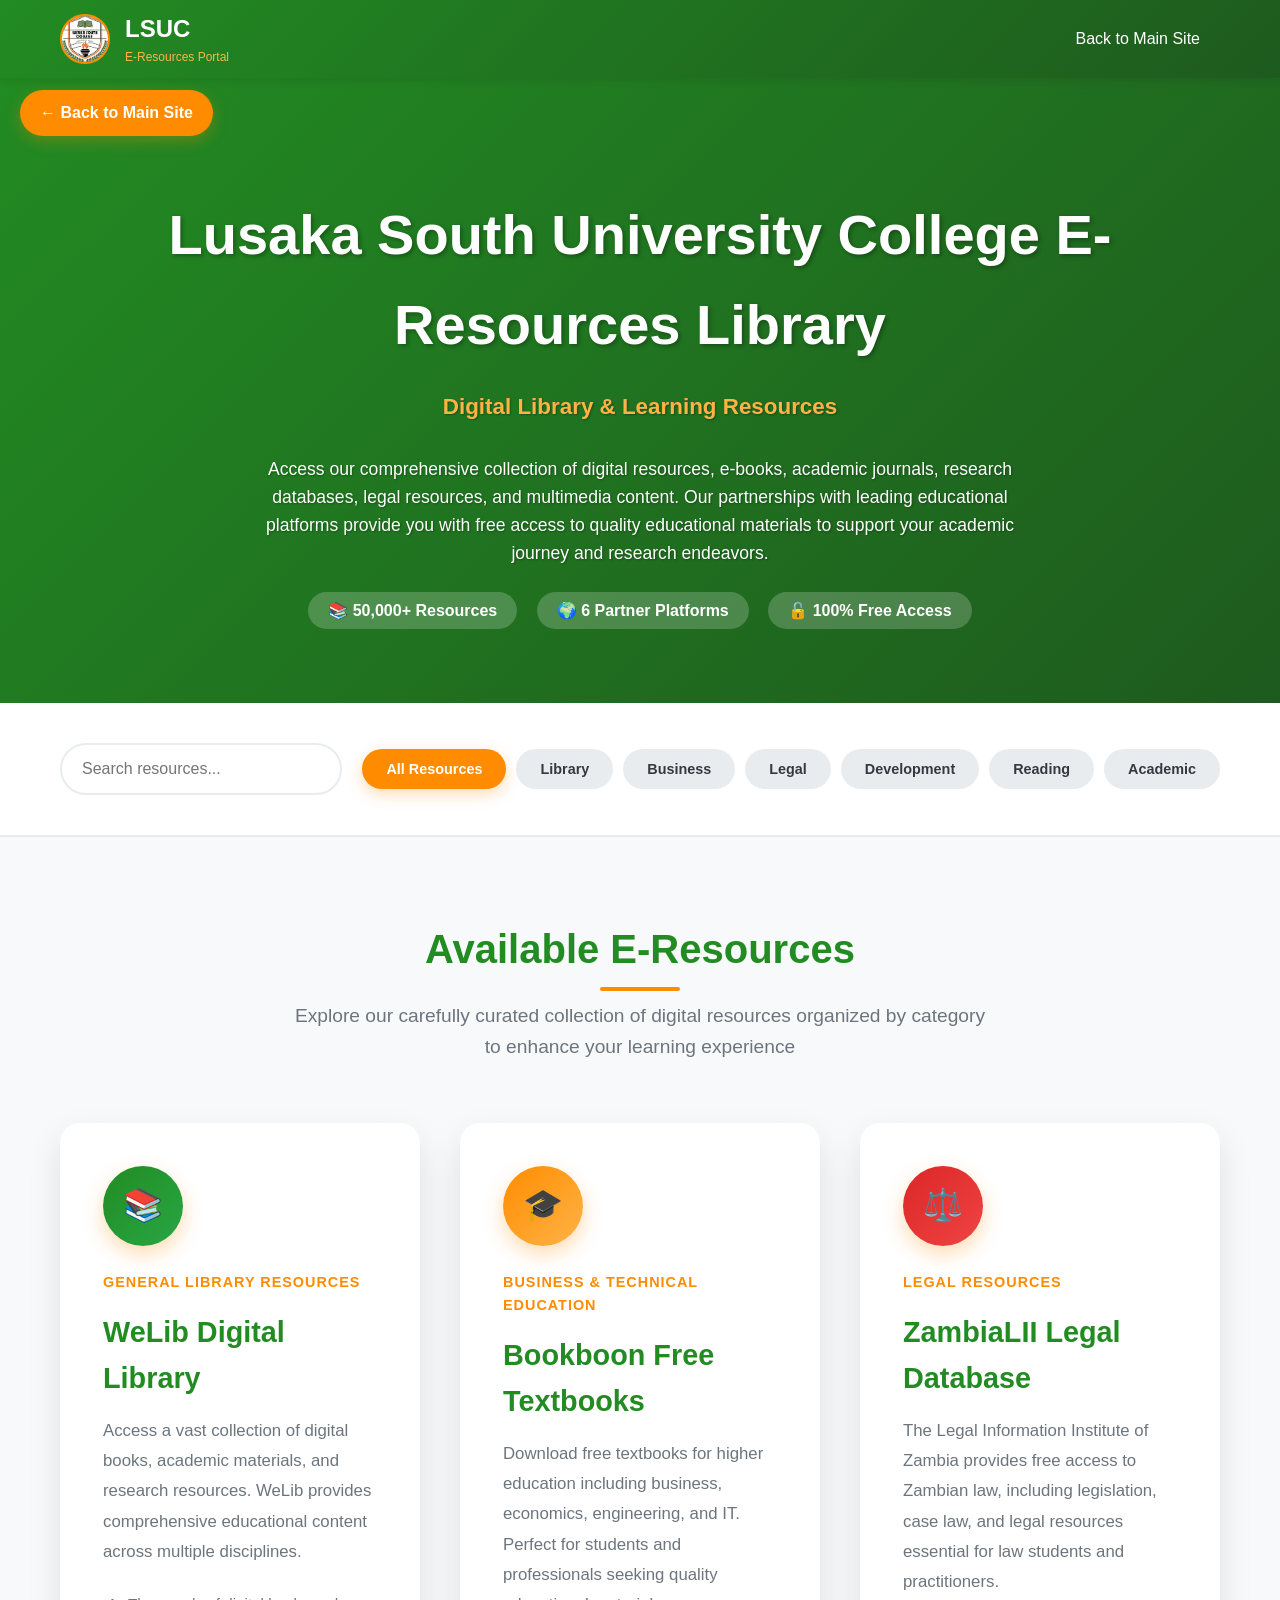
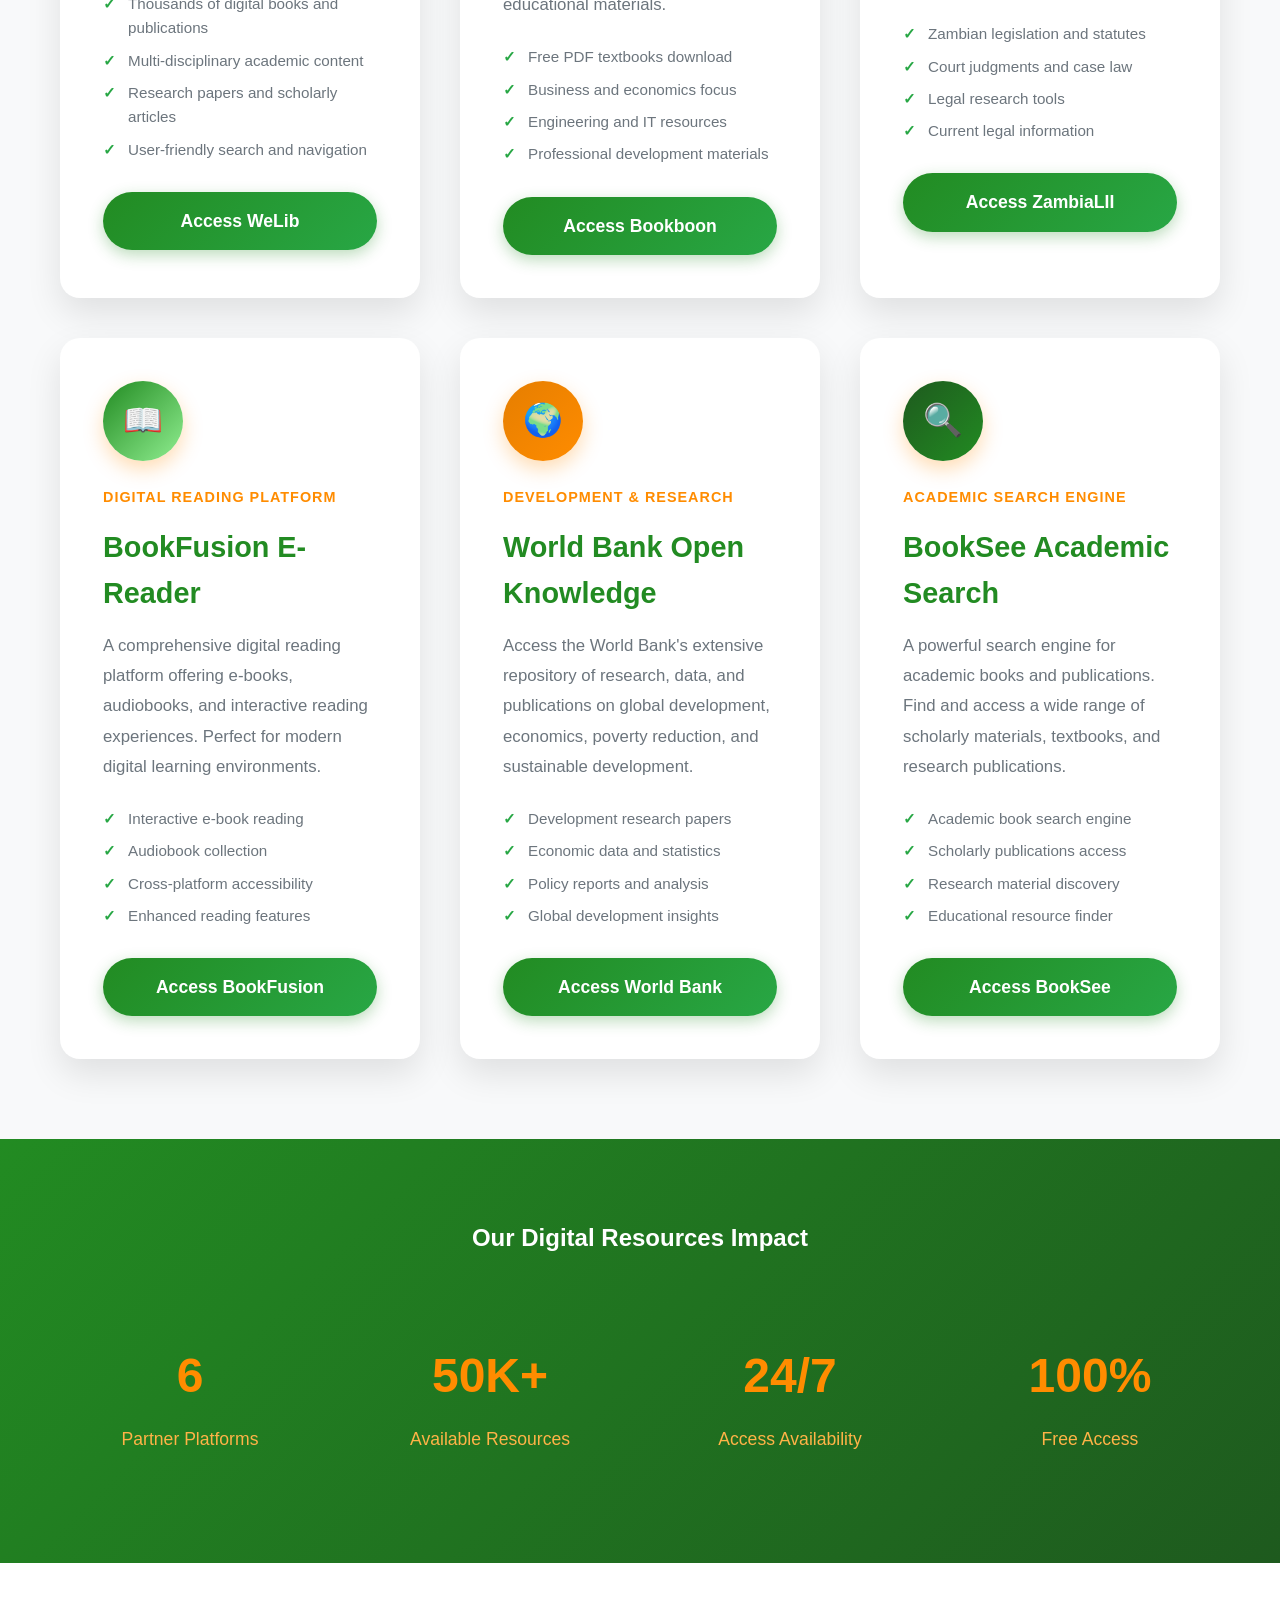
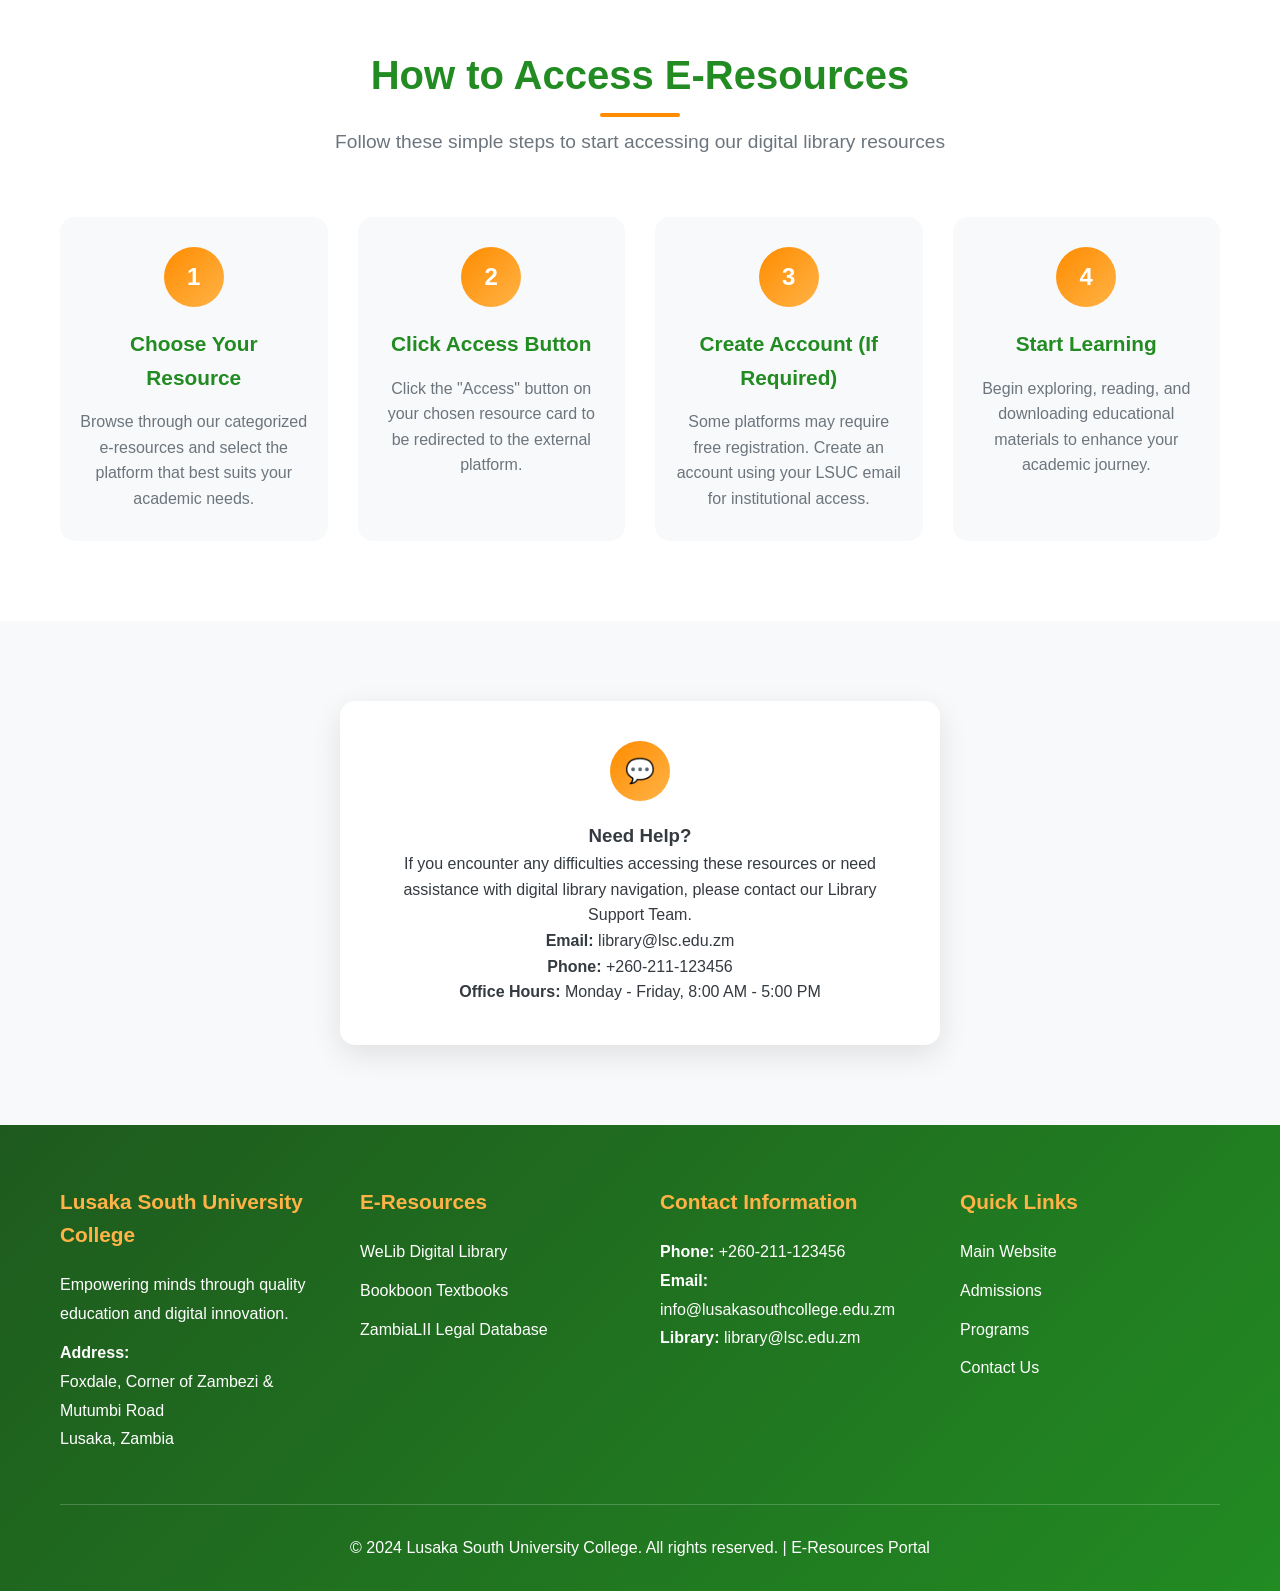
==== commit b645f57e: "implemented site name automation" ====
--- a/e-resources.html
+++ b/e-resources.html
@@ -3,7 +3,7 @@
 <head>
     <meta charset="UTF-8">
     <meta name="viewport" content="width=device-width, initial-scale=1.0">
-    <title>E-Resources - Lusaka South University College</title>
+    <title>E-Resources - {{SITE_NAME}}</title>
     <style>
         * {
             margin: 0;
@@ -612,7 +612,7 @@
     <section class="header-section">
         <div class="container">
             <div class="header-content">
-                <h1> Lusaka South University College E-Resources Library</h1>
+                <h1> <span data-site-name></span> E-Resources Library</h1>
                 <h2 class="subtitle">Digital Library & Learning Resources</h2>
                 <p>Access our comprehensive collection of digital resources, e-books, academic journals, research databases, legal resources, and multimedia content. Our partnerships with leading educational platforms provide you with free access to quality educational materials to support your academic journey and research endeavors.</p>
                 <div style="margin-top: 30px;">
@@ -823,7 +823,7 @@
         <div class="container">
             <div class="footer-content">
                 <div class="footer-section">
-                    <h3>Lusaka South University College</h3>
+                    <h3><span data-site-name></span></h3>
                     <p>Empowering minds through quality education and digital innovation.</p>
                     <p><strong>Address:</strong><br>
                     Foxdale, Corner of Zambezi & Mutumbi Road<br>
@@ -854,7 +854,7 @@
                 </div>
             </div>
             <div class="footer-bottom">
-                <p>&copy; 2024 Lusaka South University College. All rights reserved. | E-Resources Portal</p>
+                <p>&copy; 2024 <span data-site-name></span>. All rights reserved. | E-Resources Portal</p>
             </div>
         </div>
     </footer>
@@ -929,5 +929,6 @@
             });
         });
     </script>
+    <script src="./js/site-config.js"></script>
 </body>
 </html>
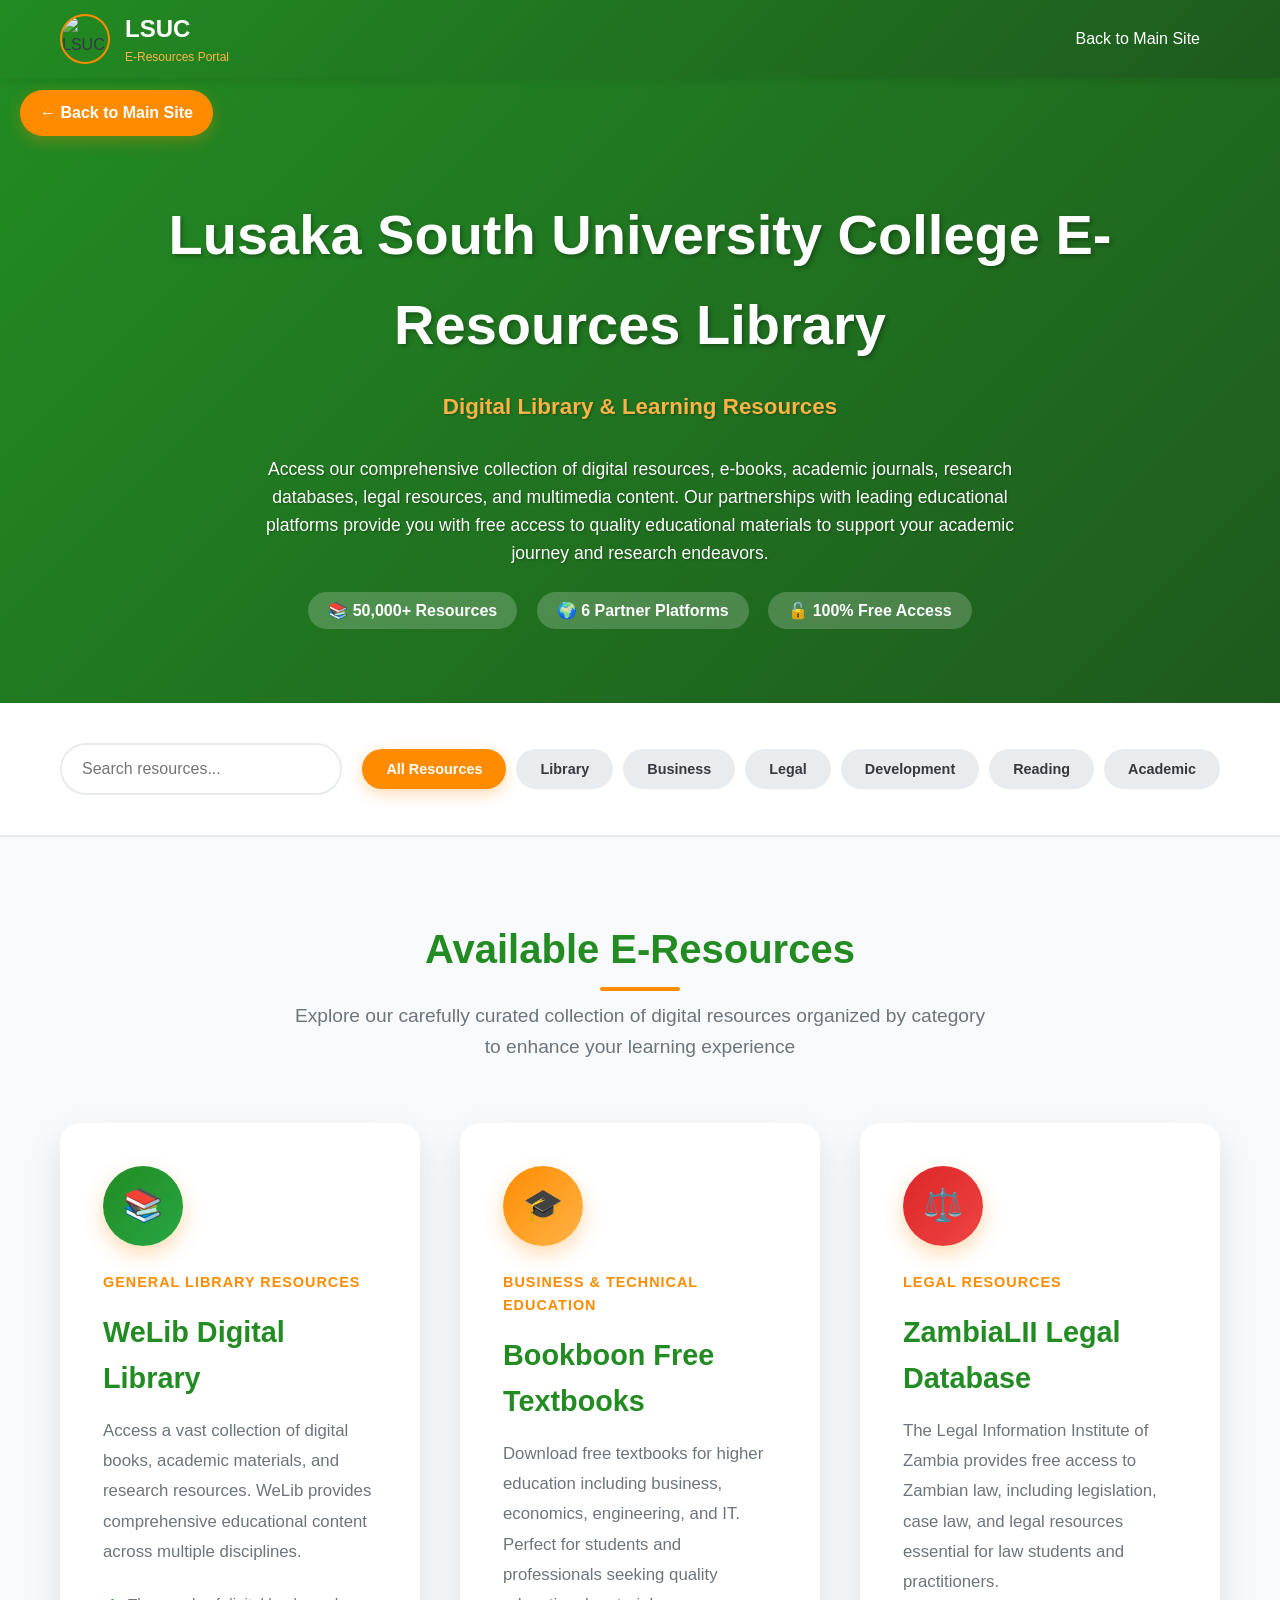
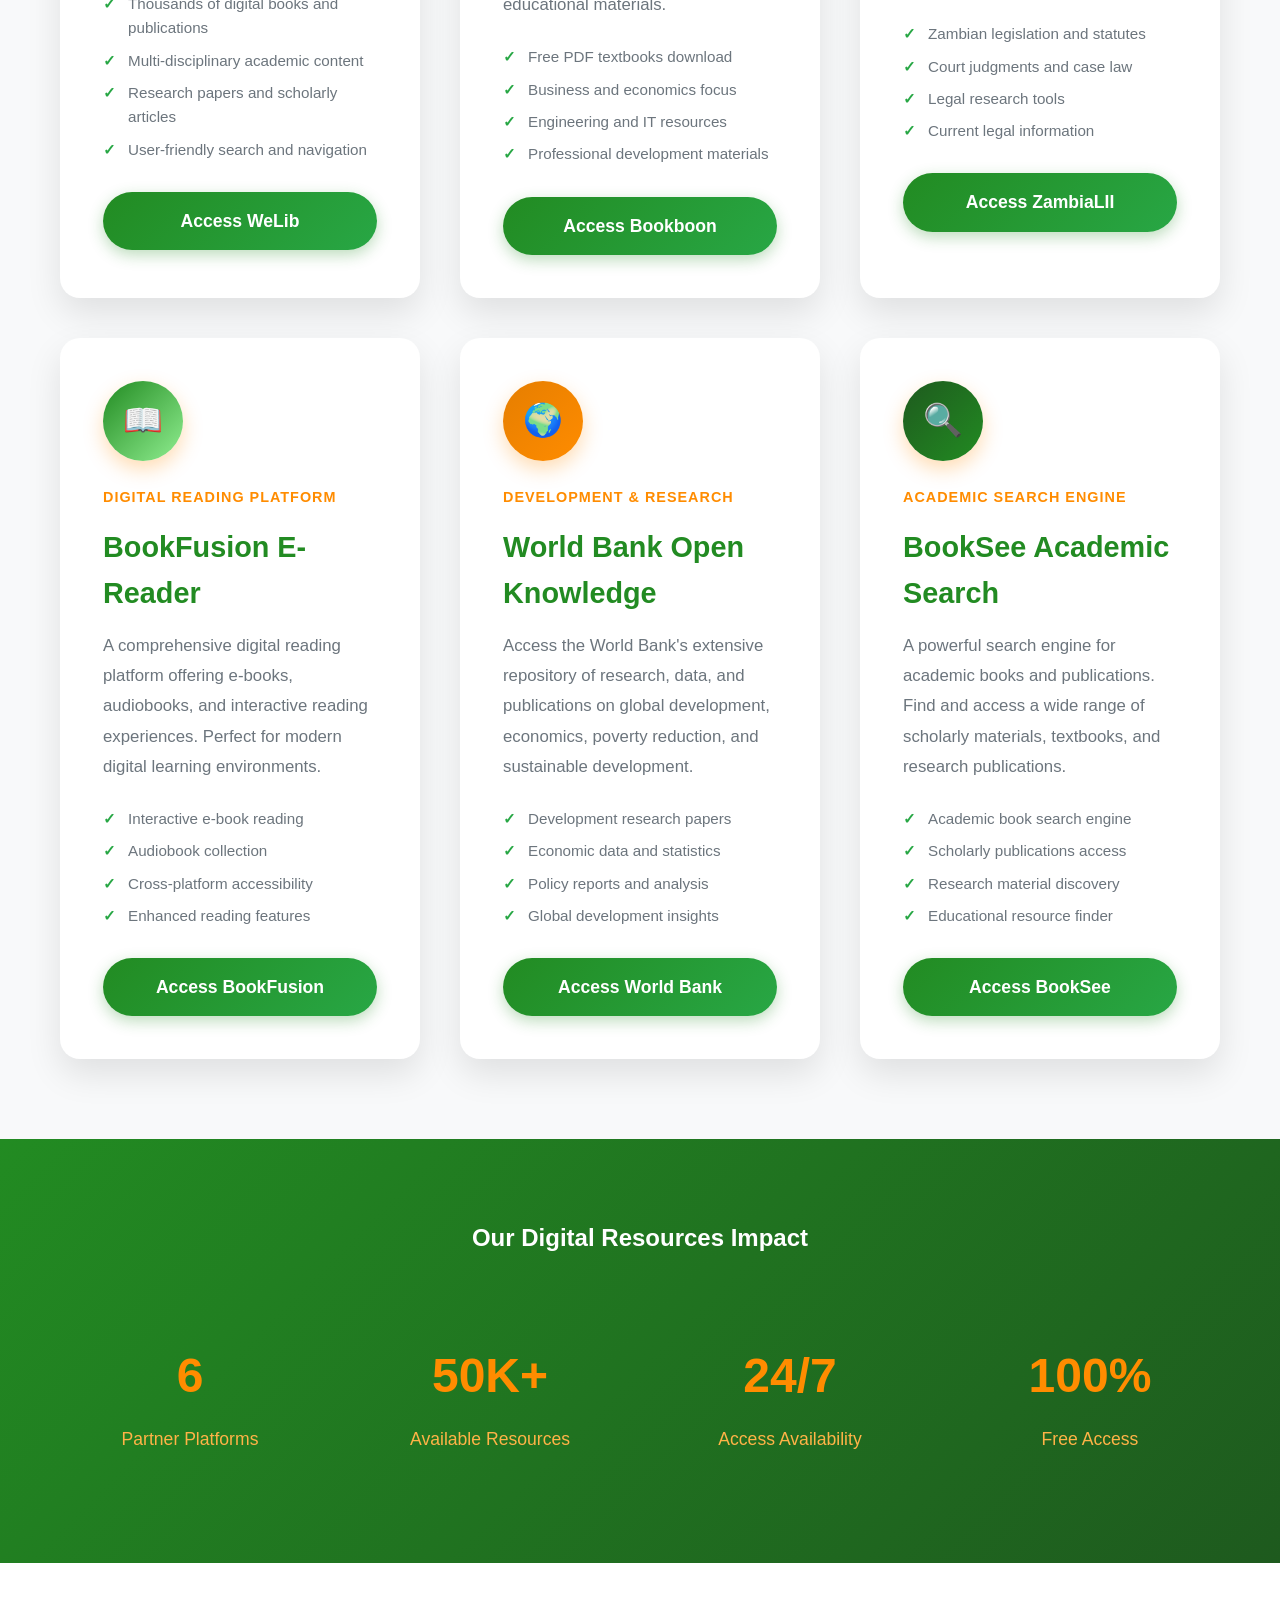
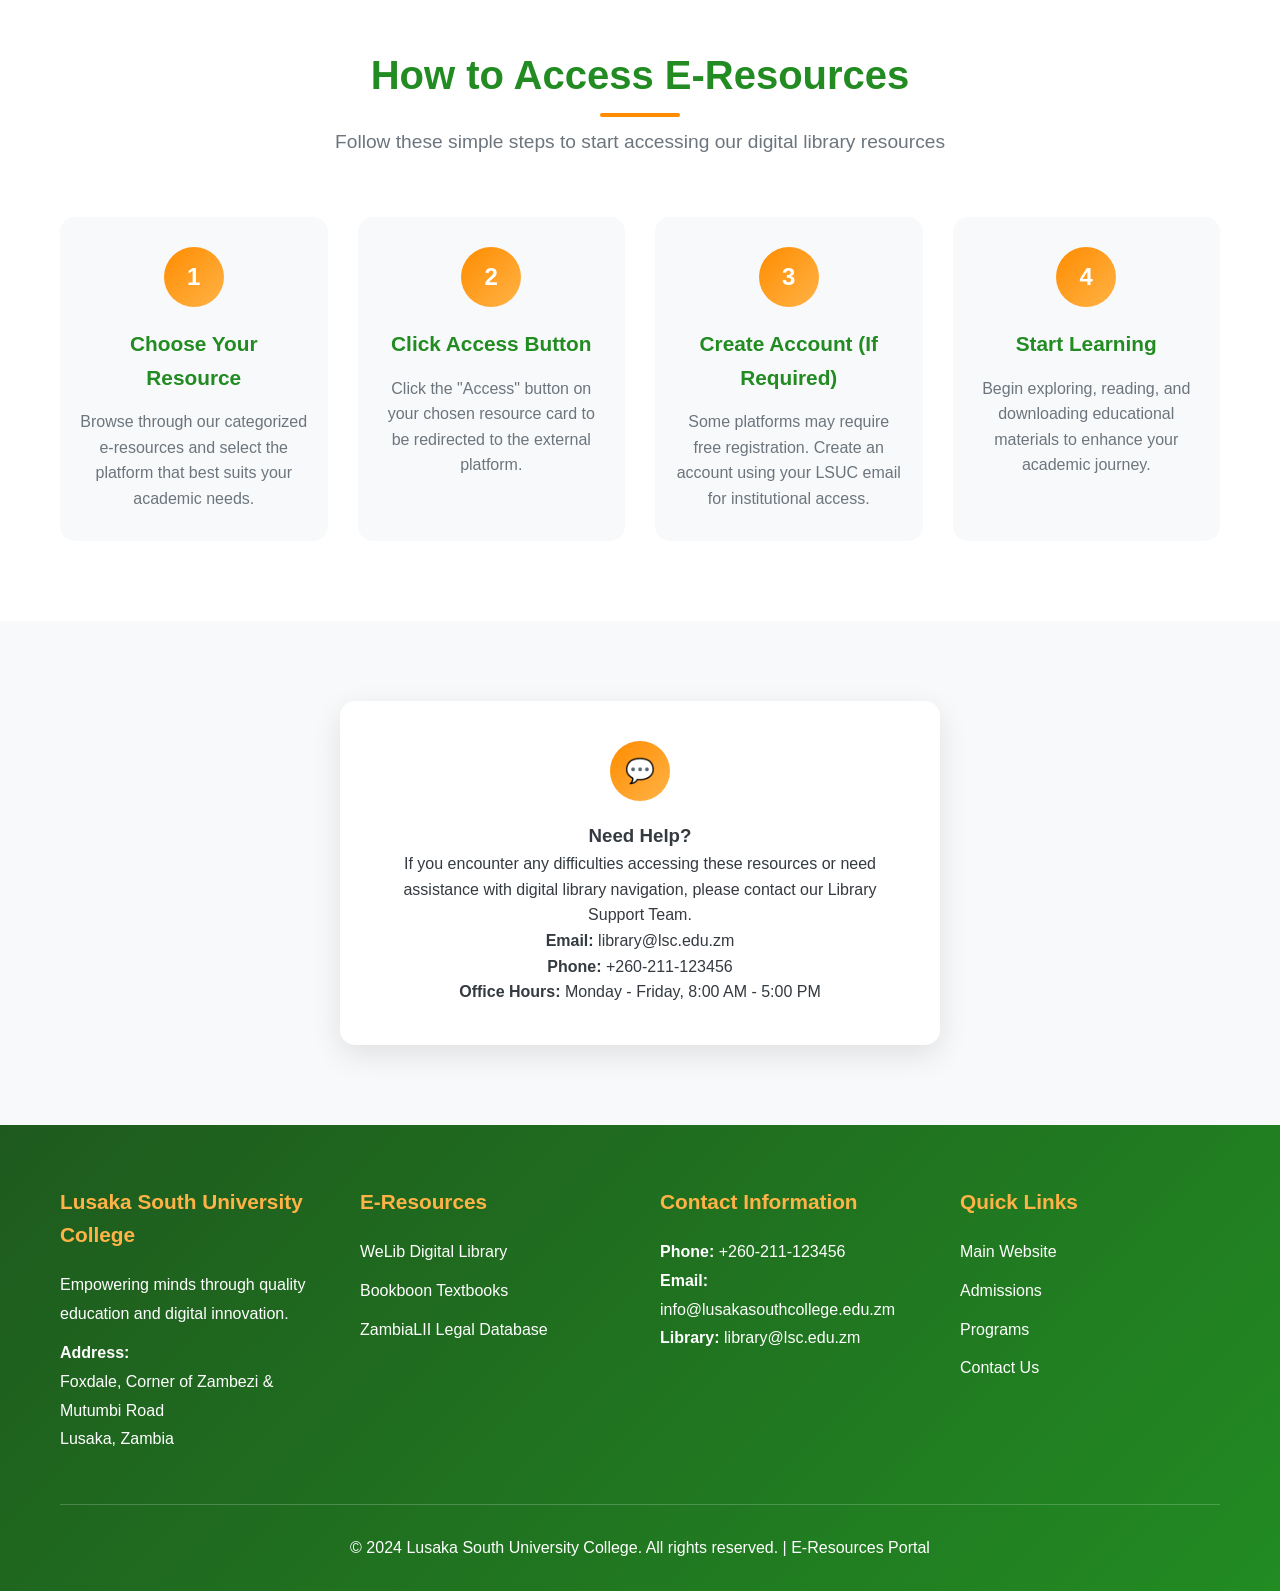
==== commit 1e57ffa0: "Update website: modify pages and update school logo" ====
--- a/e-resources.html
+++ b/e-resources.html
@@ -4,6 +4,8 @@
     <meta charset="UTF-8">
     <meta name="viewport" content="width=device-width, initial-scale=1.0">
     <title>E-Resources - {{SITE_NAME}}</title>
+    <link rel="icon" type="image/png" href="./img/school_logo.png">
+    <link rel="shortcut icon" type="image/png" href="./img/school_logo.png">
     <style>
         * {
             margin: 0;
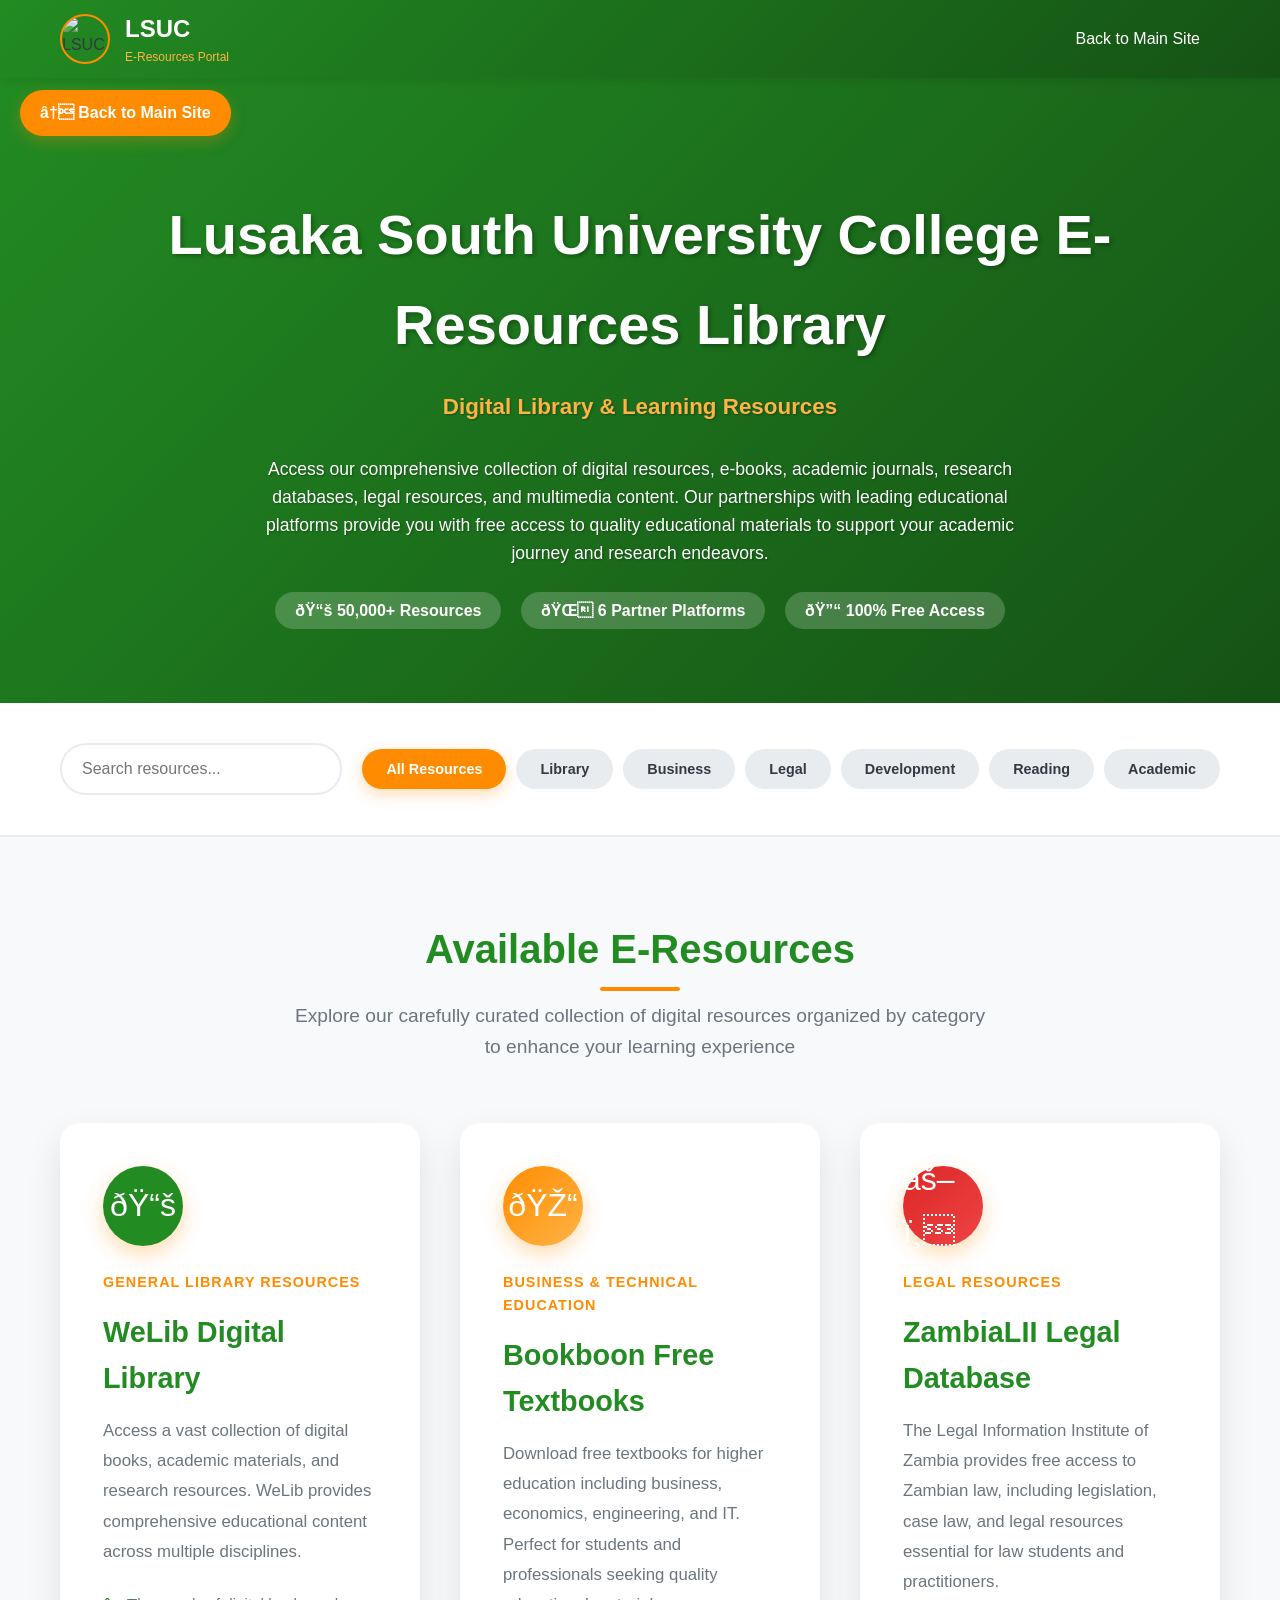
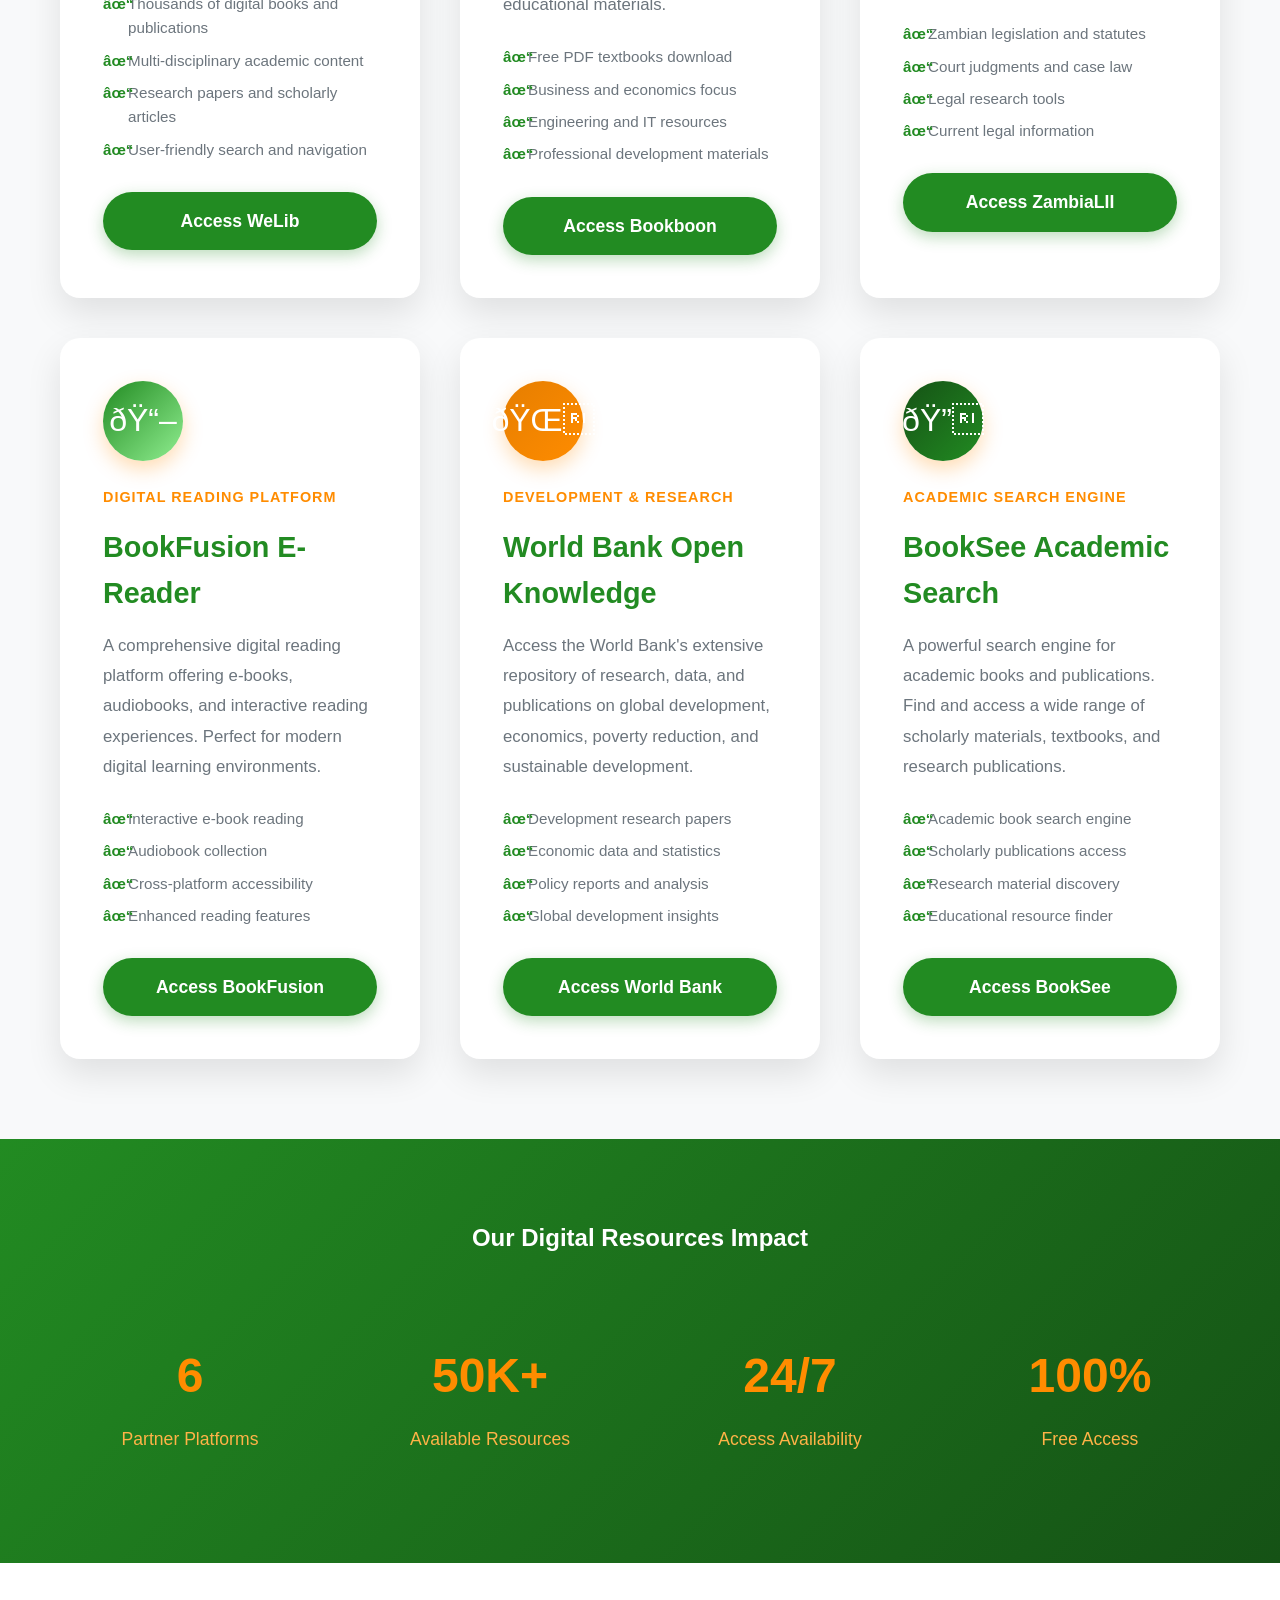
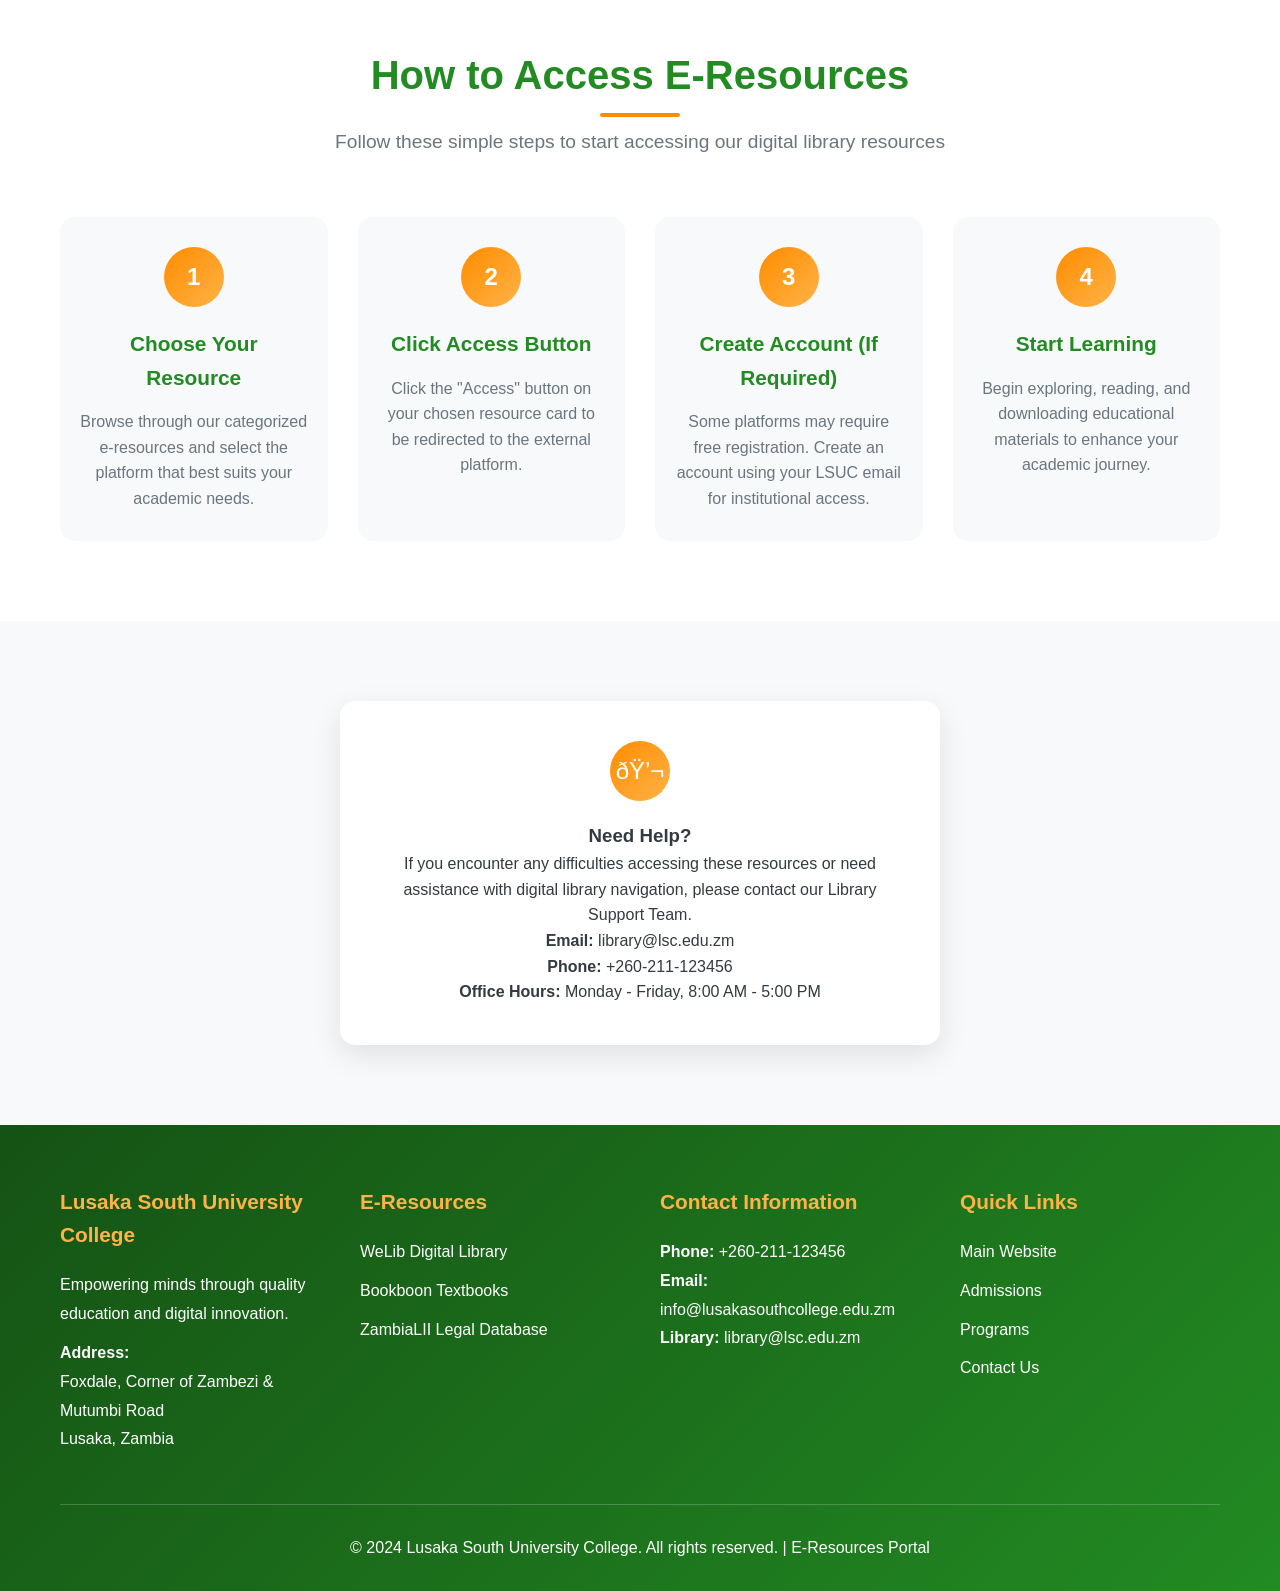
==== commit 51697d42: "Replace all green shades with #228B22 across entire website" ====
--- a/e-resources.html
+++ b/e-resources.html
@@ -1,4 +1,4 @@
-<!DOCTYPE html>
+﻿<!DOCTYPE html>
 <html lang="en">
 <head>
     <meta charset="UTF-8">
@@ -18,11 +18,11 @@
             --primary-green: #228B22;
             --primary-white: #ffffff;
             --dark-orange: #e67e00;
-            --dark-green: #1e5a1e;
+            --dark-green: #155215;
             --light-orange: #ffb347;
             --light-green: #90ee90;
             --accent-orange: #fd7e14;
-            --success-green: #28a745;
+            --success-green: #228B22;
             --gray-100: #f8f9fa;
             --gray-200: #e9ecef;
             --gray-600: #6c757d;
@@ -276,7 +276,7 @@
         }
 
         .resource-features li::before {
-            content: '✓';
+            content: 'âœ“';
             position: absolute;
             left: 0;
             color: var(--success-green);
@@ -608,7 +608,7 @@
     </nav>
 
     <!-- Back Link -->
-    <a href="index.html" class="back-link">← Back to Main Site</a>
+    <a href="index.html" class="back-link">â† Back to Main Site</a>
 
     <!-- Header Section -->
     <section class="header-section">
@@ -618,9 +618,9 @@
                 <h2 class="subtitle">Digital Library & Learning Resources</h2>
                 <p>Access our comprehensive collection of digital resources, e-books, academic journals, research databases, legal resources, and multimedia content. Our partnerships with leading educational platforms provide you with free access to quality educational materials to support your academic journey and research endeavors.</p>
                 <div style="margin-top: 30px;">
-                    <span style="background: rgba(255,255,255,0.2); padding: 10px 20px; border-radius: 25px; margin-right: 15px; font-weight: 600;">📚 50,000+ Resources</span>
-                    <span style="background: rgba(255,255,255,0.2); padding: 10px 20px; border-radius: 25px; margin-right: 15px; font-weight: 600;">🌍 6 Partner Platforms</span>
-                    <span style="background: rgba(255,255,255,0.2); padding: 10px 20px; border-radius: 25px; font-weight: 600;">🔓 100% Free Access</span>
+                    <span style="background: rgba(255,255,255,0.2); padding: 10px 20px; border-radius: 25px; margin-right: 15px; font-weight: 600;">ðŸ“š 50,000+ Resources</span>
+                    <span style="background: rgba(255,255,255,0.2); padding: 10px 20px; border-radius: 25px; margin-right: 15px; font-weight: 600;">ðŸŒ 6 Partner Platforms</span>
+                    <span style="background: rgba(255,255,255,0.2); padding: 10px 20px; border-radius: 25px; font-weight: 600;">ðŸ”“ 100% Free Access</span>
                 </div>
             </div>
         </div>
@@ -657,7 +657,7 @@
             <div class="resources-grid">
                 <!-- WeLib -->
                 <div class="resource-card" data-category="library" data-keywords="welib digital library books academic">
-                    <div class="card-icon">📚</div>
+                    <div class="card-icon">ðŸ“š</div>
                     <div class="category">General Library Resources</div>
                     <h3>WeLib Digital Library</h3>
                     <p>Access a vast collection of digital books, academic materials, and research resources. WeLib provides comprehensive educational content across multiple disciplines.</p>
@@ -672,7 +672,7 @@
 
                 <!-- Bookboon -->
                 <div class="resource-card" data-category="business" data-keywords="bookboon textbooks business economics engineering">
-                    <div class="card-icon">🎓</div>
+                    <div class="card-icon">ðŸŽ“</div>
                     <div class="category">Business & Technical Education</div>
                     <h3>Bookboon Free Textbooks</h3>
                     <p>Download free textbooks for higher education including business, economics, engineering, and IT. Perfect for students and professionals seeking quality educational materials.</p>
@@ -687,7 +687,7 @@
 
                 <!-- ZambiaLII -->
                 <div class="resource-card" data-category="legal" data-keywords="zambialii law legal legislation court judgments">
-                    <div class="card-icon">⚖️</div>
+                    <div class="card-icon">âš–ï¸</div>
                     <div class="category">Legal Resources</div>
                     <h3>ZambiaLII Legal Database</h3>
                     <p>The Legal Information Institute of Zambia provides free access to Zambian law, including legislation, case law, and legal resources essential for law students and practitioners.</p>
@@ -702,7 +702,7 @@
 
                 <!-- BookFusion -->
                 <div class="resource-card" data-category="reading" data-keywords="bookfusion ebooks audiobooks digital reading">
-                    <div class="card-icon">📖</div>
+                    <div class="card-icon">ðŸ“–</div>
                     <div class="category">Digital Reading Platform</div>
                     <h3>BookFusion E-Reader</h3>
                     <p>A comprehensive digital reading platform offering e-books, audiobooks, and interactive reading experiences. Perfect for modern digital learning environments.</p>
@@ -717,7 +717,7 @@
 
                 <!-- World Bank Open Knowledge -->
                 <div class="resource-card" data-category="development" data-keywords="world bank development economics poverty research">
-                    <div class="card-icon">🌍</div>
+                    <div class="card-icon">ðŸŒ</div>
                     <div class="category">Development & Research</div>
                     <h3>World Bank Open Knowledge</h3>
                     <p>Access the World Bank's extensive repository of research, data, and publications on global development, economics, poverty reduction, and sustainable development.</p>
@@ -732,7 +732,7 @@
 
                 <!-- BookSee -->
                 <div class="resource-card" data-category="academic" data-keywords="booksee academic search scholarly publications">
-                    <div class="card-icon">🔍</div>
+                    <div class="card-icon">ðŸ”</div>
                     <div class="category">Academic Search Engine</div>
                     <h3>BookSee Academic Search</h3>
                     <p>A powerful search engine for academic books and publications. Find and access a wide range of scholarly materials, textbooks, and research publications.</p>
@@ -810,7 +810,7 @@
     <section class="support-section">
         <div class="container">
             <div class="support-card">
-                <div class="support-icon">💬</div>
+                <div class="support-icon">ðŸ’¬</div>
                 <h3>Need Help?</h3>
                 <p>If you encounter any difficulties accessing these resources or need assistance with digital library navigation, please contact our Library Support Team.</p>
                 <p><strong>Email:</strong> library@lsc.edu.zm<br>
@@ -933,4 +933,4 @@
     </script>
     <script src="./js/site-config.js"></script>
 </body>
-</html>+</html>
